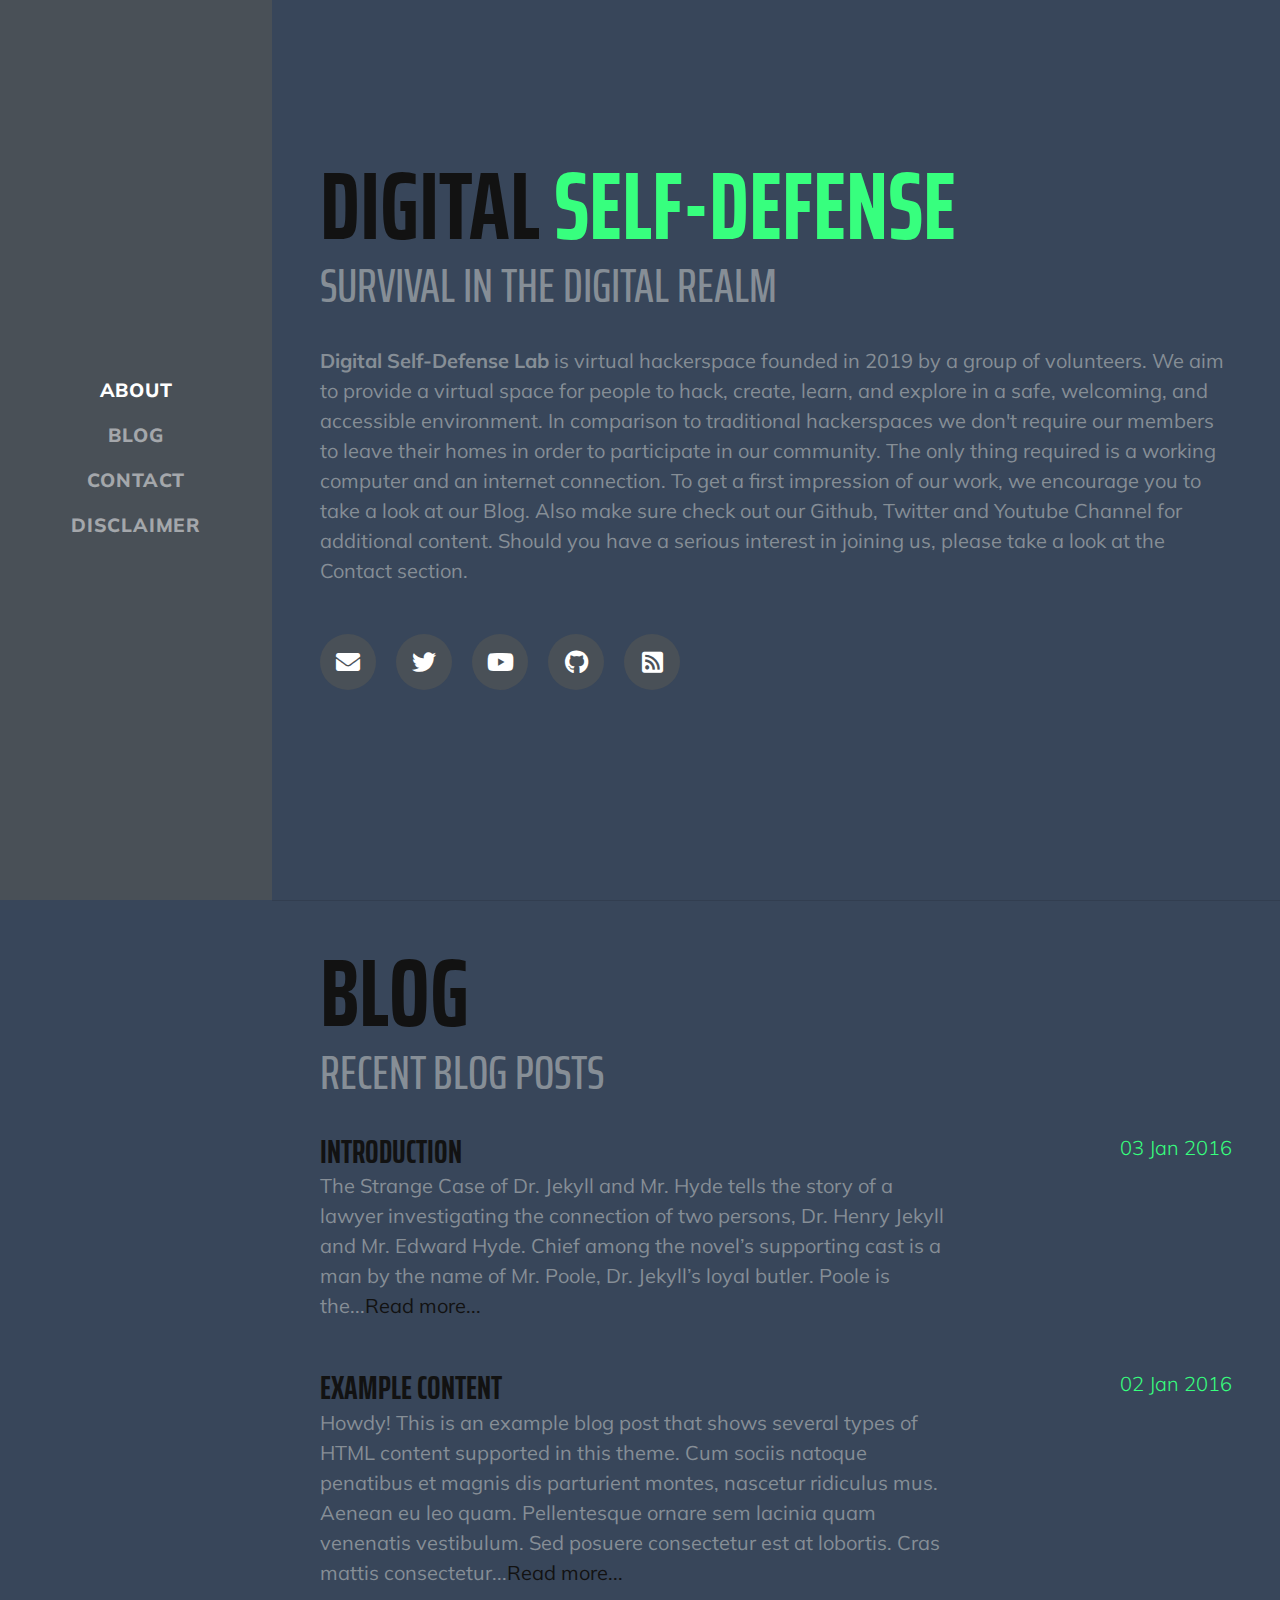
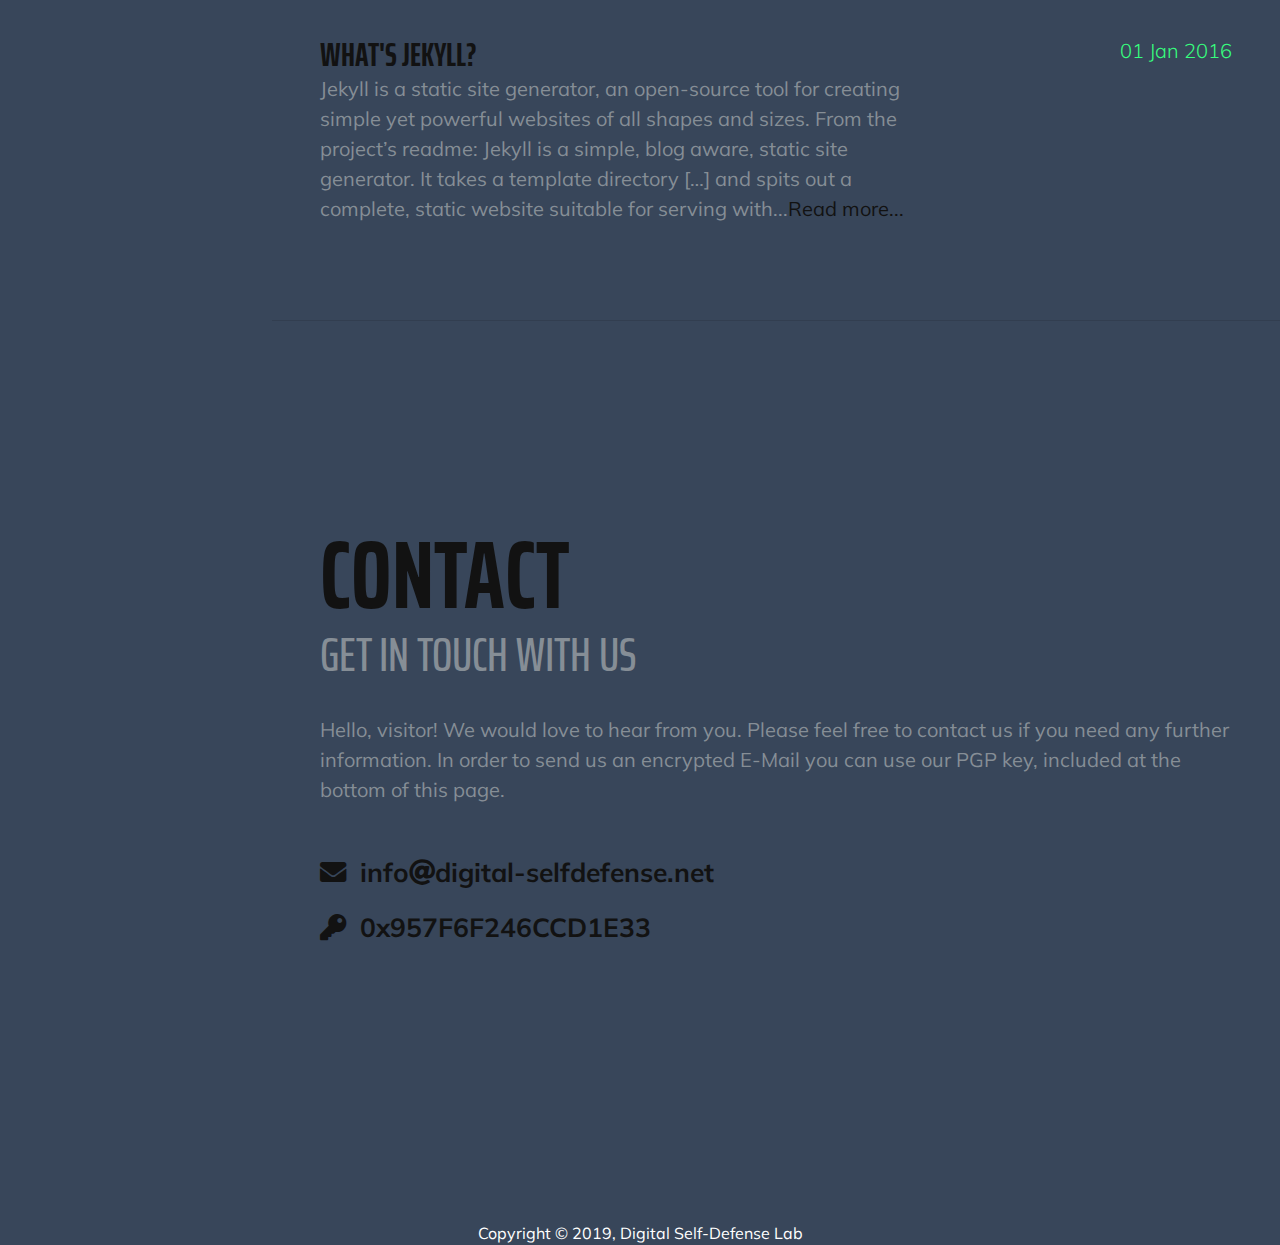
==== index.html @ d59abece "Digital Self-Defense Lab Public Beta" ====
<!DOCTYPE html>
<html lang="en-US">
  <head>
    <meta charset="utf-8">
    <meta name="viewport" content="width=device-width, initial-scale=1, shrink-to-fit=no">
    <meta name="description" content="Hackerspace, Infosec Community, IT Security, Cyber Security, Information Security, Ethical Hacking, Penetration Testing, Web Application Security, Network Security, Cryptography, Security Research, Malware Analysis, Threat Intelligence, OSINT, OPSEC, Reverse Engineering, Exploit Development, DFIR, Forensics, Incident Response, SOC, CSIRT">
    <meta name="author" content="anonymous">
    <title>Digital Self-Defense Lab - Home</title>
    <link href="/assets/vendor/bootstrap/css/bootstrap.min.css" rel="stylesheet">
    <link href="https://fonts.googleapis.com/css?family=Saira+Extra+Condensed:500,700" rel="stylesheet">
    <link href="https://fonts.googleapis.com/css?family=Muli:400,400i,800,800i" rel="stylesheet">
    <link href="/assets/vendor/fontawesome-free/css/all.min.css" rel="stylesheet">
    <link href="/assets/css/main.min.css" rel="stylesheet">
    <link rel="shortcut icon" href="/assets/img/favicon.ico">
    <link rel="icon" type="image/png" href="/assets/img/favicon-32x32.png" sizes="32x32">
    <link rel="icon" type="image/png" href="/assets/img/favicon-96x96.png" sizes="96x96">
    <link rel="apple-touch-icon" sizes="180x180" href="/assets/img/apple-touch-icon.png">
  </head>
  <body id="page-top">
    <nav class="navbar navbar-expand-lg navbar-dark bg-primary fixed-top" id="sideNav">
      <a class="navbar-brand js-scroll-trigger" href="#page-top">
        <span class="d-block d-lg-none">Digital Self-Defense</span>
      </a>
      <button class="navbar-toggler" type="button" data-toggle="collapse" data-target="#navbarSupportedContent" aria-controls="navbarSupportedContent" aria-expanded="false" aria-label="Toggle navigation">
        <span class="navbar-toggler-icon"></span>
      </button>
      <div class="collapse navbar-collapse" id="navbarSupportedContent">
        <ul class="navbar-nav">
          <li class="nav-item">
            <a class="nav-link js-scroll-trigger" href="#about">About</a>
          </li>
          <li class="nav-item">
            <a class="nav-link js-scroll-trigger" href="#blog">Blog</a>
          </li>
          <li class="nav-item">
            <a class="nav-link js-scroll-trigger" href="#contact">Contact</a>
          </li>
          <li class="nav-item">
            <a class="nav-link" href="/disclaimer">Disclaimer</a>
          </li>
        </ul>
      </div>
    </nav>
    <div class="container-fluid p-0">
      <section class="main-section p-3 p-lg-5 d-flex align-items-center" id="about">
        <div class="w-100">
          <h1 class="mb-0">Digital
            <span class="text-primary">Self-Defense</span>
          </h1>
          <div class="subheading mb-4">Survival in the digital realm</div>
          <p class="lead mb-5"><b>Digital Self-Defense Lab</b> is virtual hackerspace founded in 2019 by a group of volunteers. We aim to provide a virtual space for people to hack, create, learn, and explore in a safe, welcoming, and accessible environment. In comparison to traditional hackerspaces we don't require our members to leave their homes in order to participate in our community. The only thing required is a working computer and an internet connection. To get a first impression of our work, we encourage you to take a look at our Blog. Also make sure check out our Github, Twitter and Youtube Channel for additional content. Should you have a serious interest in joining us, please take a look at the Contact section.</p>
          <div class="main-item d-flex flex-column flex-md-row justify-content-between mb-5">
            <div class="main-content">
              <div class="social-icons">
                <a href="#contact"><i class="fa fa-envelope"></i></a>
                <a href="https://twitter.com/DSelfdefense" target="_blank" rel="noopener"><i class="fab fa-twitter"></i></a>
                <a href="https://www.youtube.com/channel/UCPlFUt_AqZwEkQzLfT1xA5Q" target="_blank" rel="noopener"><i class="fab fa-youtube"></i></a>
                <a href="https://github.com/digital-selfdefense-net" target="_blank" rel="noopener"><i class="fab fa-github"></i></a>
                <a href="/atom.xml"><i class="fas fa-rss-square"></i></a>
              </div>
            </div>
          </div>
        </div>
      </section>
      <hr class="m-0">
      <section class="main-section p-3 p-lg-5 d-flex align-items-center" id="blog">
        <div class="w-100">
          <h1 class="mb-0">Blog</h1>
          <div class="subheading mb-4">Recent Blog Posts</div>
          <div class="main-item d-flex flex-column flex-md-row justify-content-between mb-5">
            <div class="main-content">
              <h3 class="mb-0">Introduction</h3>
              <p class="lead mb-0">The Strange Case of Dr. Jekyll and Mr. Hyde tells the story of a lawyer investigating the connection of two persons, Dr. Henry Jekyll and Mr. Edward Hyde. Chief among the novel’s supporting cast is a man by the name of Mr. Poole, Dr. Jekyll’s loyal butler. Poole is the...<a href="/2016/01/03/introduction.html">Read more...</a></p>
            </div>
            <div class="main-date text-md-right">
              <span class="text-primary lead"><time datetime="2016-01-03T00:00:00+01:00">03 Jan 2016</time></span>
            </div>
          </div>
          <div class="main-item d-flex flex-column flex-md-row justify-content-between mb-5">
            <div class="main-content">
              <h3 class="mb-0">Example content</h3>
              <p class="lead mb-0">Howdy! This is an example blog post that shows several types of HTML content supported in this theme. Cum sociis natoque penatibus et magnis dis parturient montes, nascetur ridiculus mus. Aenean eu leo quam. Pellentesque ornare sem lacinia quam venenatis vestibulum. Sed posuere consectetur est at lobortis. Cras mattis consectetur...<a href="/2016/01/02/example-content.html">Read more...</a></p>
            </div>
            <div class="main-date text-md-right">
              <span class="text-primary lead"><time datetime="2016-01-02T00:00:00+01:00">02 Jan 2016</time></span>
            </div>
          </div>
          <div class="main-item d-flex flex-column flex-md-row justify-content-between mb-5">
            <div class="main-content">
              <h3 class="mb-0">What's Jekyll?</h3>
              <p class="lead mb-0">Jekyll is a static site generator, an open-source tool for creating simple yet powerful websites of all shapes and sizes. From the project’s readme: Jekyll is a simple, blog aware, static site generator. It takes a template directory […] and spits out a complete, static website suitable for serving with...<a href="/2016/01/01/whats-jekyll.html">Read more...</a></p>
            </div>
            <div class="main-date text-md-right">
              <span class="text-primary lead"><time datetime="2016-01-01T00:00:00+01:00">01 Jan 2016</time></span>
            </div>
          </div>
        </div>
      </section>
      <hr class="m-0">
      <section class="main-section p-3 p-lg-5 d-flex align-items-center" id="contact">
        <div class="w-100">
          <h1 class="mb-0">Contact</h1>
          <div class="subheading mb-4">Get in touch with us</div>
          <div class="main-item d-flex flex-column flex-md-row justify-content-between mb-5">
            <div class="main-content">
              <p class="lead mb-5">Hello, visitor! We would love to hear from you. Please feel free to contact us if you need any further information. In order to send us an encrypted E-Mail you can use our PGP key, included at the bottom of this page.</p>
              <p class="main-email"><i class="fa fa-envelope"></i>&nbsp;&nbsp;info<i class="fa fa-at fa-1x"></i>digital-selfdefense.net</p>
              <p class="main-email"><i class="fa fa-key"></i>&nbsp;&nbsp;<a href="/assets/key/521BB19B7E0C968BAACF913C957F6F246CCD1E33.txt">0x957F6F246CCD1E33</a></p>
            </div>
          </div>
        </div>
      </section>
    </div>
    <div class="container-fluid p-0">
      <footer class="global-footer">
        <p class="m-0 text-center text-white">Copyright &copy; 2019, Digital Self-Defense Lab</p>
      </footer>
    </div>
    <script src="/assets/vendor/jquery/jquery.min.js"></script>
    <script src="/assets/vendor/bootstrap/js/bootstrap.bundle.min.js"></script>
    <script src="/assets/vendor/jquery-easing/jquery.easing.min.js"></script>
    <script src="/assets/js/main.min.js"></script>
  </body>
</html>
---- assets/css/main.min.css ----
body{font-family:'Muli', -apple-system, BlinkMacSystemFont, 'Segoe UI', Roboto, 'Helvetica Neue', Arial, sans-serif, 'Apple Color Emoji', 'Segoe UI Emoji', 'Segoe UI Symbol', 'Noto Color Emoji';padding-top:54px;color:#868e96;background-color:#38465a}@media (min-width: 992px){body{padding-top:0;padding-left:17rem}}@media (min-width: 992px){.global-footer{padding-right:17rem}}h1,h2,h3,h4,h5,h6{font-family:'Saira Extra Condensed', -apple-system, BlinkMacSystemFont, 'Segoe UI', Roboto, 'Helvetica Neue', Arial, sans-serif, 'Apple Color Emoji', 'Segoe UI Emoji', 'Segoe UI Symbol', 'Noto Color Emoji';font-weight:700;text-transform:uppercase;color:#121212}h1{font-size:6rem;line-height:5.5rem}h2{font-size:3.5rem}h3{font-size:2rem}p.lead{font-size:1.25rem;font-weight:400}.subheading{text-transform:uppercase;font-weight:500;font-family:'Saira Extra Condensed', -apple-system, BlinkMacSystemFont, 'Segoe UI', Roboto, 'Helvetica Neue', Arial, sans-serif, 'Apple Color Emoji', 'Segoe UI Emoji', 'Segoe UI Symbol', 'Noto Color Emoji';font-size:3.0rem}.social-icons a{display:inline-block;height:3.5rem;width:3.5rem;background-color:#495057;color:#fff !important;border-radius:100%;text-align:center;font-size:1.5rem;line-height:3.5rem;margin-right:1rem}.social-icons a:last-child{margin-right:0}.social-icons a:hover{background-color:#495057}#sideNav .navbar-nav .nav-item .nav-link{font-weight:800;font-size:1.2rem;letter-spacing:0.05rem;text-transform:uppercase}#sideNav .navbar-toggler:focus{outline-color:#6c7681}@media (min-width: 992px){#sideNav{text-align:center;position:fixed;top:0;left:0;display:flex;flex-direction:column;width:17rem;height:100vh}#sideNav .navbar-brand{display:flex;margin:auto auto 0;padding:0.5rem}#sideNav .navbar-brand .img-profile{max-width:10rem;max-height:10rem;border:0.5rem solid rgba(255,255,255,0.2)}#sideNav .navbar-collapse{display:flex;align-items:flex-start;flex-grow:0;width:100%;margin-bottom:auto}#sideNav .navbar-collapse .navbar-nav{flex-direction:column;width:100%}#sideNav .navbar-collapse .navbar-nav .nav-item{display:block}#sideNav .navbar-collapse .navbar-nav .nav-item .nav-link{display:block}}section.main-section{padding-top:5rem !important;padding-bottom:5rem !important;max-width:75rem}section.main-section .main-item .main-date{min-width:none}section.main-section .main-item .main-email{margin-top:0;color:#121212;font-size:1.65rem;font-weight:bold}@media (min-width: 768px){section.main-section{min-height:100vh}section.main-section .main-item .main-date{min-width:18rem}}@media (min-width: 992px){section.main-section{padding-top:3rem !important;padding-bottom:3rem !important}}.bg-primary{background-color:#495057 !important}.text-primary{color:#37ff7e !important}a{color:#121212}a:hover,a:focus,a:active{color:#262a2d}pre{color:#37ff7e}.pagination-wrapper{text-align:center;font-size:1.25rem}.pagination{display:inline-block;margin:0 0 2rem}.pagination a,.pagination span{border-radius:3px;float:left;height:36px;line-height:36px;width:30px}a.pagination-step,span.pagination-step{padding:0 10px;width:auto}.pagination-first,.pagination-last,.pagination-more{display:none}.pagination .active{background:#ddd;color:#fff}@media (min-width: 38em){.pagination-first,.pagination-last,.pagination-more{display:block}a.pagination-step,span.pagination-step{padding:0 15px;width:auto}}
/*# sourceMappingURL=main.min.css.map */
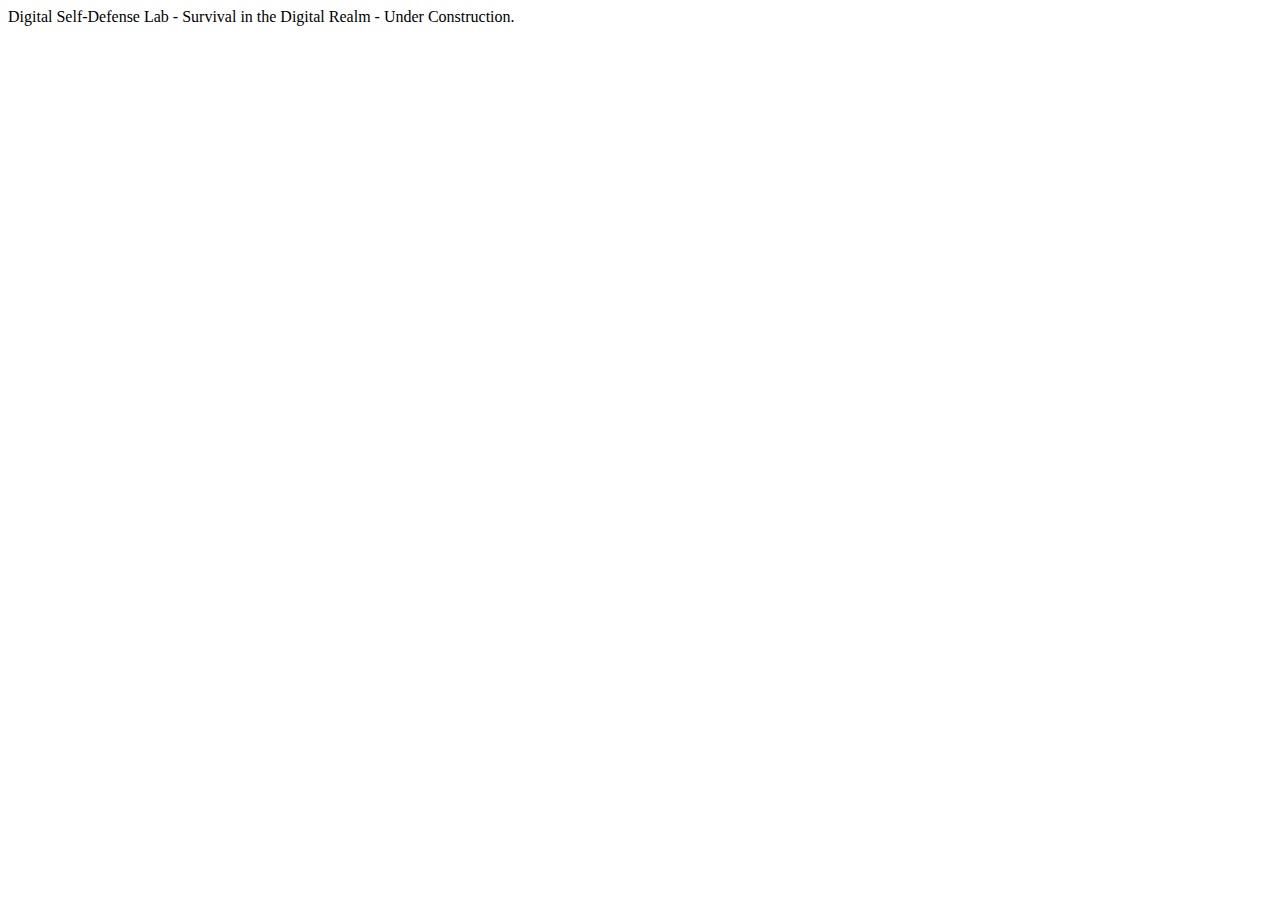
==== commit 39576c17: "under construction." ====
--- a/index.html
+++ b/index.html
@@ -1,124 +1,13 @@
 <!DOCTYPE html>
-<html lang="en-US">
-  <head>
-    <meta charset="utf-8">
-    <meta name="viewport" content="width=device-width, initial-scale=1, shrink-to-fit=no">
-    <meta name="description" content="Hackerspace, Infosec Community, IT Security, Cyber Security, Information Security, Ethical Hacking, Penetration Testing, Web Application Security, Network Security, Cryptography, Security Research, Malware Analysis, Threat Intelligence, OSINT, OPSEC, Reverse Engineering, Exploit Development, DFIR, Forensics, Incident Response, SOC, CSIRT">
-    <meta name="author" content="anonymous">
-    <title>Digital Self-Defense Lab - Home</title>
-    <link href="/assets/vendor/bootstrap/css/bootstrap.min.css" rel="stylesheet">
-    <link href="https://fonts.googleapis.com/css?family=Saira+Extra+Condensed:500,700" rel="stylesheet">
-    <link href="https://fonts.googleapis.com/css?family=Muli:400,400i,800,800i" rel="stylesheet">
-    <link href="/assets/vendor/fontawesome-free/css/all.min.css" rel="stylesheet">
-    <link href="/assets/css/main.min.css" rel="stylesheet">
-    <link rel="shortcut icon" href="/assets/img/favicon.ico">
-    <link rel="icon" type="image/png" href="/assets/img/favicon-32x32.png" sizes="32x32">
-    <link rel="icon" type="image/png" href="/assets/img/favicon-96x96.png" sizes="96x96">
-    <link rel="apple-touch-icon" sizes="180x180" href="/assets/img/apple-touch-icon.png">
-  </head>
-  <body id="page-top">
-    <nav class="navbar navbar-expand-lg navbar-dark bg-primary fixed-top" id="sideNav">
-      <a class="navbar-brand js-scroll-trigger" href="#page-top">
-        <span class="d-block d-lg-none">Digital Self-Defense</span>
-      </a>
-      <button class="navbar-toggler" type="button" data-toggle="collapse" data-target="#navbarSupportedContent" aria-controls="navbarSupportedContent" aria-expanded="false" aria-label="Toggle navigation">
-        <span class="navbar-toggler-icon"></span>
-      </button>
-      <div class="collapse navbar-collapse" id="navbarSupportedContent">
-        <ul class="navbar-nav">
-          <li class="nav-item">
-            <a class="nav-link js-scroll-trigger" href="#about">About</a>
-          </li>
-          <li class="nav-item">
-            <a class="nav-link js-scroll-trigger" href="#blog">Blog</a>
-          </li>
-          <li class="nav-item">
-            <a class="nav-link js-scroll-trigger" href="#contact">Contact</a>
-          </li>
-          <li class="nav-item">
-            <a class="nav-link" href="/disclaimer">Disclaimer</a>
-          </li>
-        </ul>
-      </div>
-    </nav>
-    <div class="container-fluid p-0">
-      <section class="main-section p-3 p-lg-5 d-flex align-items-center" id="about">
-        <div class="w-100">
-          <h1 class="mb-0">Digital
-            <span class="text-primary">Self-Defense</span>
-          </h1>
-          <div class="subheading mb-4">Survival in the digital realm</div>
-          <p class="lead mb-5"><b>Digital Self-Defense Lab</b> is virtual hackerspace founded in 2019 by a group of volunteers. We aim to provide a virtual space for people to hack, create, learn, and explore in a safe, welcoming, and accessible environment. In comparison to traditional hackerspaces we don't require our members to leave their homes in order to participate in our community. The only thing required is a working computer and an internet connection. To get a first impression of our work, we encourage you to take a look at our Blog. Also make sure check out our Github, Twitter and Youtube Channel for additional content. Should you have a serious interest in joining us, please take a look at the Contact section.</p>
-          <div class="main-item d-flex flex-column flex-md-row justify-content-between mb-5">
-            <div class="main-content">
-              <div class="social-icons">
-                <a href="#contact"><i class="fa fa-envelope"></i></a>
-                <a href="https://twitter.com/DSelfdefense" target="_blank" rel="noopener"><i class="fab fa-twitter"></i></a>
-                <a href="https://www.youtube.com/channel/UCPlFUt_AqZwEkQzLfT1xA5Q" target="_blank" rel="noopener"><i class="fab fa-youtube"></i></a>
-                <a href="https://github.com/digital-selfdefense-net" target="_blank" rel="noopener"><i class="fab fa-github"></i></a>
-                <a href="/atom.xml"><i class="fas fa-rss-square"></i></a>
-              </div>
-            </div>
-          </div>
-        </div>
-      </section>
-      <hr class="m-0">
-      <section class="main-section p-3 p-lg-5 d-flex align-items-center" id="blog">
-        <div class="w-100">
-          <h1 class="mb-0">Blog</h1>
-          <div class="subheading mb-4">Recent Blog Posts</div>
-          <div class="main-item d-flex flex-column flex-md-row justify-content-between mb-5">
-            <div class="main-content">
-              <h3 class="mb-0">Introduction</h3>
-              <p class="lead mb-0">The Strange Case of Dr. Jekyll and Mr. Hyde tells the story of a lawyer investigating the connection of two persons, Dr. Henry Jekyll and Mr. Edward Hyde. Chief among the novel’s supporting cast is a man by the name of Mr. Poole, Dr. Jekyll’s loyal butler. Poole is the...<a href="/2016/01/03/introduction.html">Read more...</a></p>
-            </div>
-            <div class="main-date text-md-right">
-              <span class="text-primary lead"><time datetime="2016-01-03T00:00:00+01:00">03 Jan 2016</time></span>
-            </div>
-          </div>
-          <div class="main-item d-flex flex-column flex-md-row justify-content-between mb-5">
-            <div class="main-content">
-              <h3 class="mb-0">Example content</h3>
-              <p class="lead mb-0">Howdy! This is an example blog post that shows several types of HTML content supported in this theme. Cum sociis natoque penatibus et magnis dis parturient montes, nascetur ridiculus mus. Aenean eu leo quam. Pellentesque ornare sem lacinia quam venenatis vestibulum. Sed posuere consectetur est at lobortis. Cras mattis consectetur...<a href="/2016/01/02/example-content.html">Read more...</a></p>
-            </div>
-            <div class="main-date text-md-right">
-              <span class="text-primary lead"><time datetime="2016-01-02T00:00:00+01:00">02 Jan 2016</time></span>
-            </div>
-          </div>
-          <div class="main-item d-flex flex-column flex-md-row justify-content-between mb-5">
-            <div class="main-content">
-              <h3 class="mb-0">What's Jekyll?</h3>
-              <p class="lead mb-0">Jekyll is a static site generator, an open-source tool for creating simple yet powerful websites of all shapes and sizes. From the project’s readme: Jekyll is a simple, blog aware, static site generator. It takes a template directory […] and spits out a complete, static website suitable for serving with...<a href="/2016/01/01/whats-jekyll.html">Read more...</a></p>
-            </div>
-            <div class="main-date text-md-right">
-              <span class="text-primary lead"><time datetime="2016-01-01T00:00:00+01:00">01 Jan 2016</time></span>
-            </div>
-          </div>
-        </div>
-      </section>
-      <hr class="m-0">
-      <section class="main-section p-3 p-lg-5 d-flex align-items-center" id="contact">
-        <div class="w-100">
-          <h1 class="mb-0">Contact</h1>
-          <div class="subheading mb-4">Get in touch with us</div>
-          <div class="main-item d-flex flex-column flex-md-row justify-content-between mb-5">
-            <div class="main-content">
-              <p class="lead mb-5">Hello, visitor! We would love to hear from you. Please feel free to contact us if you need any further information. In order to send us an encrypted E-Mail you can use our PGP key, included at the bottom of this page.</p>
-              <p class="main-email"><i class="fa fa-envelope"></i>&nbsp;&nbsp;info<i class="fa fa-at fa-1x"></i>digital-selfdefense.net</p>
-              <p class="main-email"><i class="fa fa-key"></i>&nbsp;&nbsp;<a href="/assets/key/521BB19B7E0C968BAACF913C957F6F246CCD1E33.txt">0x957F6F246CCD1E33</a></p>
-            </div>
-          </div>
-        </div>
-      </section>
-    </div>
-    <div class="container-fluid p-0">
-      <footer class="global-footer">
-        <p class="m-0 text-center text-white">Copyright &copy; 2019, Digital Self-Defense Lab</p>
-      </footer>
-    </div>
-    <script src="/assets/vendor/jquery/jquery.min.js"></script>
-    <script src="/assets/vendor/bootstrap/js/bootstrap.bundle.min.js"></script>
-    <script src="/assets/vendor/jquery-easing/jquery.easing.min.js"></script>
-    <script src="/assets/js/main.min.js"></script>
-  </body>
-</html>+<html lang="en">
+<head>
+	<title>Digital Self-Defense Lab - Survival in the digital realm.</title>
+	<meta name="viewport" content="width=device-width, initial-scale=1">
+	<meta name="author" content="anonymous">
+	<meta name="description" content="Hackerspace, Infosec Community, IT Security, Cyber Security, Information Security, Ethical Hacking, Penetration Testing, Web Application Security, Network Security, Cryptography, Security Research, Malware Analysis, Threat Intelligence, OSINT, OPSEC, Reverse Engineering, Exploit Development, DFIR, Forensics, Incident Response, SOC, CSIRT">
+</head>
+
+<body>
+	Digital Self-Defense Lab - Survival in the Digital Realm - Under Construction.
+</body>
+</html>
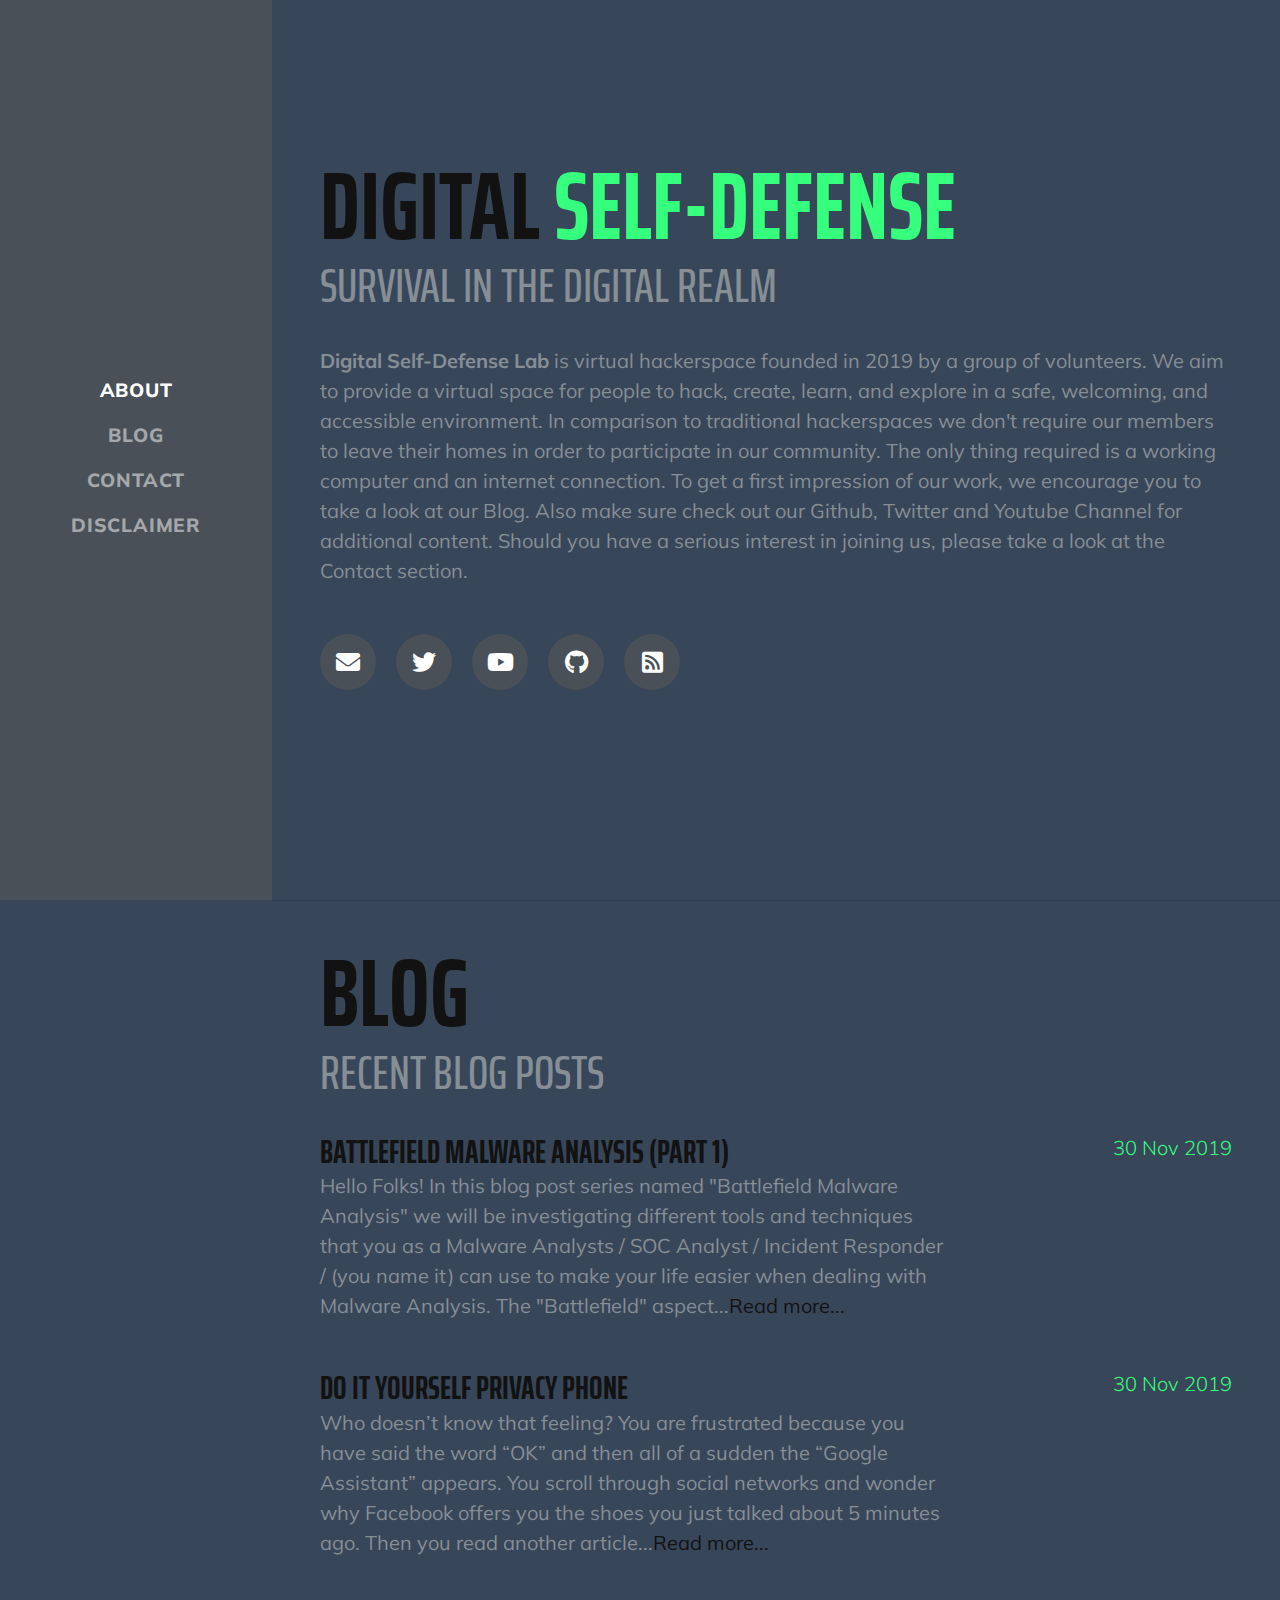
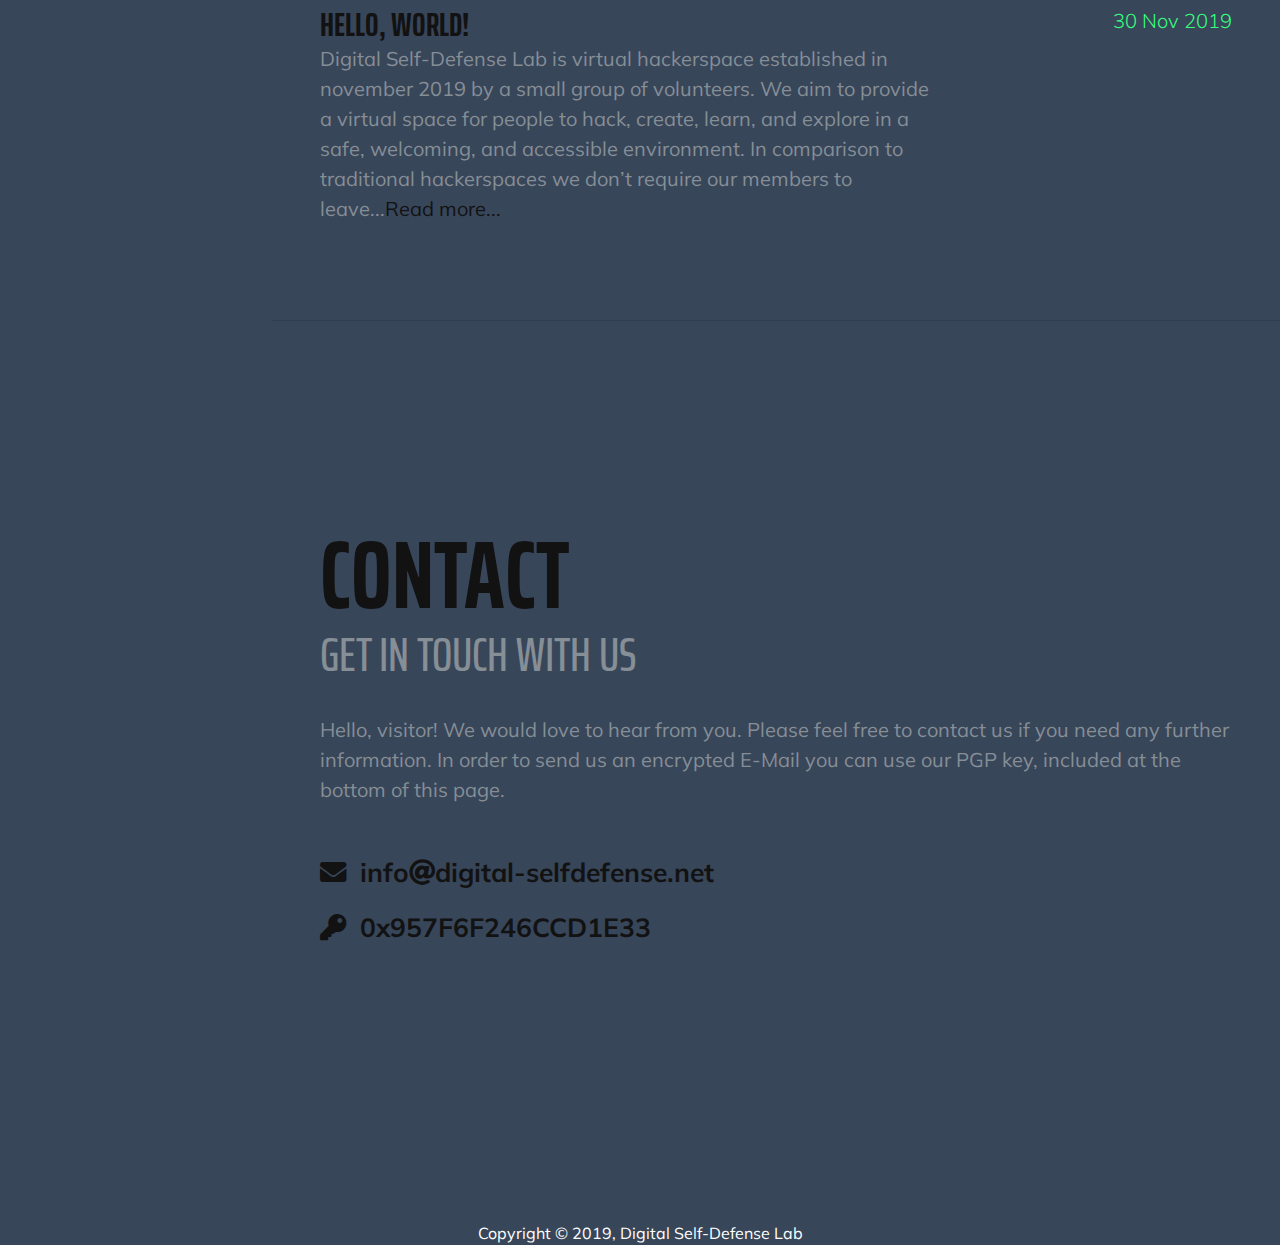
==== commit 6b384f42: "release" ====
--- a/index.html
+++ b/index.html
@@ -1,13 +1,124 @@
 <!DOCTYPE html>
-<html lang="en">
-<head>
-	<title>Digital Self-Defense Lab - Survival in the digital realm.</title>
-	<meta name="viewport" content="width=device-width, initial-scale=1">
-	<meta name="author" content="anonymous">
-	<meta name="description" content="Hackerspace, Infosec Community, IT Security, Cyber Security, Information Security, Ethical Hacking, Penetration Testing, Web Application Security, Network Security, Cryptography, Security Research, Malware Analysis, Threat Intelligence, OSINT, OPSEC, Reverse Engineering, Exploit Development, DFIR, Forensics, Incident Response, SOC, CSIRT">
-</head>
-
-<body>
-	Digital Self-Defense Lab - Survival in the Digital Realm - Under Construction.
-</body>
-</html>
+<html lang="en-US">
+  <head>
+    <meta charset="utf-8">
+    <meta name="viewport" content="width=device-width, initial-scale=1, shrink-to-fit=no">
+    <meta name="description" content="Hackerspace, Infosec Community, IT Security, Cyber Security, Information Security, Ethical Hacking, Penetration Testing, Web Application Security, Network Security, Cryptography, Security Research, Malware Analysis, Threat Intelligence, OSINT, OPSEC, Reverse Engineering, Exploit Development, DFIR, Forensics, Incident Response, SOC, CSIRT">
+    <meta name="author" content="anonymous">
+    <title>Digital Self-Defense Lab - Home</title>
+    <link href="/assets/vendor/bootstrap/css/bootstrap.min.css" rel="stylesheet">
+    <link href="https://fonts.googleapis.com/css?family=Saira+Extra+Condensed:500,700" rel="stylesheet">
+    <link href="https://fonts.googleapis.com/css?family=Muli:400,400i,800,800i" rel="stylesheet">
+    <link href="/assets/vendor/fontawesome-free/css/all.min.css" rel="stylesheet">
+    <link href="/assets/css/main.min.css" rel="stylesheet">
+    <link rel="shortcut icon" href="/assets/img/favicon.ico">
+    <link rel="icon" type="image/png" href="/assets/img/favicon-32x32.png" sizes="32x32">
+    <link rel="icon" type="image/png" href="/assets/img/favicon-96x96.png" sizes="96x96">
+    <link rel="apple-touch-icon" sizes="180x180" href="/assets/img/apple-touch-icon.png">
+  </head>
+  <body id="page-top">
+    <nav class="navbar navbar-expand-lg navbar-dark bg-primary fixed-top" id="sideNav">
+      <a class="navbar-brand js-scroll-trigger" href="#page-top">
+        <span class="d-block d-lg-none">Digital Self-Defense</span>
+      </a>
+      <button class="navbar-toggler" type="button" data-toggle="collapse" data-target="#navbarSupportedContent" aria-controls="navbarSupportedContent" aria-expanded="false" aria-label="Toggle navigation">
+        <span class="navbar-toggler-icon"></span>
+      </button>
+      <div class="collapse navbar-collapse" id="navbarSupportedContent">
+        <ul class="navbar-nav">
+          <li class="nav-item">
+            <a class="nav-link js-scroll-trigger" href="#about">About</a>
+          </li>
+          <li class="nav-item">
+            <a class="nav-link js-scroll-trigger" href="#blog">Blog</a>
+          </li>
+          <li class="nav-item">
+            <a class="nav-link js-scroll-trigger" href="#contact">Contact</a>
+          </li>
+          <li class="nav-item">
+            <a class="nav-link" href="/disclaimer">Disclaimer</a>
+          </li>
+        </ul>
+      </div>
+    </nav>
+    <div class="container-fluid p-0">
+      <section class="main-section p-3 p-lg-5 d-flex align-items-center" id="about">
+        <div class="w-100">
+          <h1 class="mb-0">Digital
+            <span class="text-primary">Self-Defense</span>
+          </h1>
+          <div class="subheading mb-4">Survival in the digital realm</div>
+          <p class="lead mb-5"><b>Digital Self-Defense Lab</b> is virtual hackerspace founded in 2019 by a group of volunteers. We aim to provide a virtual space for people to hack, create, learn, and explore in a safe, welcoming, and accessible environment. In comparison to traditional hackerspaces we don't require our members to leave their homes in order to participate in our community. The only thing required is a working computer and an internet connection. To get a first impression of our work, we encourage you to take a look at our Blog. Also make sure check out our Github, Twitter and Youtube Channel for additional content. Should you have a serious interest in joining us, please take a look at the Contact section.</p>
+          <div class="main-item d-flex flex-column flex-md-row justify-content-between mb-5">
+            <div class="main-content">
+              <div class="social-icons">
+                <a href="#contact"><i class="fa fa-envelope"></i></a>
+                <a href="https://twitter.com/DSelfdefense" target="_blank" rel="noopener"><i class="fab fa-twitter"></i></a>
+                <a href="https://www.youtube.com/channel/UCPlFUt_AqZwEkQzLfT1xA5Q" target="_blank" rel="noopener"><i class="fab fa-youtube"></i></a>
+                <a href="https://github.com/digital-selfdefense-net" target="_blank" rel="noopener"><i class="fab fa-github"></i></a>
+                <a href="/atom.xml"><i class="fas fa-rss-square"></i></a>
+              </div>
+            </div>
+          </div>
+        </div>
+      </section>
+      <hr class="m-0">
+      <section class="main-section p-3 p-lg-5 d-flex align-items-center" id="blog">
+        <div class="w-100">
+          <h1 class="mb-0">Blog</h1>
+          <div class="subheading mb-4">Recent Blog Posts</div>
+          <div class="main-item d-flex flex-column flex-md-row justify-content-between mb-5">
+            <div class="main-content">
+              <h3 class="mb-0">Battlefield Malware Analysis (Part 1)</h3>
+              <p class="lead mb-0">Hello Folks! In this blog post series named "Battlefield Malware Analysis" we will be investigating different tools and techniques that you as a Malware Analysts / SOC Analyst / Incident Responder / (you name it) can use to make your life easier when dealing with Malware Analysis. The "Battlefield" aspect...<a href="/2019/11/30/Battlefield-Malware-Analysis.html">Read more...</a></p>
+            </div>
+            <div class="main-date text-md-right">
+              <span class="text-primary lead"><time datetime="2019-11-30T11:00:02+01:00">30 Nov 2019</time></span>
+            </div>
+          </div>
+          <div class="main-item d-flex flex-column flex-md-row justify-content-between mb-5">
+            <div class="main-content">
+              <h3 class="mb-0">Do it yourself Privacy Phone</h3>
+              <p class="lead mb-0">Who doesn’t know that feeling? You are frustrated because you have said the word “OK” and then all of a sudden the “Google Assistant” appears. You scroll through social networks and wonder why Facebook offers you the shoes you just talked about 5 minutes ago. Then you read another article...<a href="/2019/11/30/Do-It-Yourself-Privacy-Phone.html">Read more...</a></p>
+            </div>
+            <div class="main-date text-md-right">
+              <span class="text-primary lead"><time datetime="2019-11-30T11:00:01+01:00">30 Nov 2019</time></span>
+            </div>
+          </div>
+          <div class="main-item d-flex flex-column flex-md-row justify-content-between mb-5">
+            <div class="main-content">
+              <h3 class="mb-0">Hello, World!</h3>
+              <p class="lead mb-0">Digital Self-Defense Lab is virtual hackerspace established in november 2019 by a small group of volunteers. We aim to provide a virtual space for people to hack, create, learn, and explore in a safe, welcoming, and accessible environment. In comparison to traditional hackerspaces we don’t require our members to leave...<a href="/2019/11/30/Hello-World.html">Read more...</a></p>
+            </div>
+            <div class="main-date text-md-right">
+              <span class="text-primary lead"><time datetime="2019-11-30T11:00:00+01:00">30 Nov 2019</time></span>
+            </div>
+          </div>
+        </div>
+      </section>
+      <hr class="m-0">
+      <section class="main-section p-3 p-lg-5 d-flex align-items-center" id="contact">
+        <div class="w-100">
+          <h1 class="mb-0">Contact</h1>
+          <div class="subheading mb-4">Get in touch with us</div>
+          <div class="main-item d-flex flex-column flex-md-row justify-content-between mb-5">
+            <div class="main-content">
+              <p class="lead mb-5">Hello, visitor! We would love to hear from you. Please feel free to contact us if you need any further information. In order to send us an encrypted E-Mail you can use our PGP key, included at the bottom of this page.</p>
+              <p class="main-email"><i class="fa fa-envelope"></i>&nbsp;&nbsp;info<i class="fa fa-at fa-1x"></i>digital-selfdefense.net</p>
+              <p class="main-email"><i class="fa fa-key"></i>&nbsp;&nbsp;<a href="/assets/key/521BB19B7E0C968BAACF913C957F6F246CCD1E33.txt">0x957F6F246CCD1E33</a></p>
+            </div>
+          </div>
+        </div>
+      </section>
+    </div>
+    <div class="container-fluid p-0">
+      <footer class="global-footer">
+        <p class="m-0 text-center text-white">Copyright &copy; 2019, Digital Self-Defense Lab</p>
+      </footer>
+    </div>
+    <script src="/assets/vendor/jquery/jquery.min.js"></script>
+    <script src="/assets/vendor/bootstrap/js/bootstrap.bundle.min.js"></script>
+    <script src="/assets/vendor/jquery-easing/jquery.easing.min.js"></script>
+    <script src="/assets/js/main.min.js"></script>
+  </body>
+</html>--- a/assets/css/main.min.css
+++ b/assets/css/main.min.css
@@ -0,0 +1,2 @@
+body{font-family:'Muli', -apple-system, BlinkMacSystemFont, 'Segoe UI', Roboto, 'Helvetica Neue', Arial, sans-serif, 'Apple Color Emoji', 'Segoe UI Emoji', 'Segoe UI Symbol', 'Noto Color Emoji';padding-top:54px;color:#868e96;background-color:#38465a}@media (min-width: 992px){body{padding-top:0;padding-left:17rem}}@media (min-width: 992px){.global-footer{padding-right:17rem}}h1,h2,h3,h4,h5,h6{font-family:'Saira Extra Condensed', -apple-system, BlinkMacSystemFont, 'Segoe UI', Roboto, 'Helvetica Neue', Arial, sans-serif, 'Apple Color Emoji', 'Segoe UI Emoji', 'Segoe UI Symbol', 'Noto Color Emoji';font-weight:700;text-transform:uppercase;color:#121212}h1{font-size:6rem;line-height:5.5rem}h2{font-size:3.5rem}h3{font-size:2rem}p.lead{font-size:1.25rem;font-weight:400}.subheading{text-transform:uppercase;font-weight:500;font-family:'Saira Extra Condensed', -apple-system, BlinkMacSystemFont, 'Segoe UI', Roboto, 'Helvetica Neue', Arial, sans-serif, 'Apple Color Emoji', 'Segoe UI Emoji', 'Segoe UI Symbol', 'Noto Color Emoji';font-size:3.0rem}.social-icons a{display:inline-block;height:3.5rem;width:3.5rem;background-color:#495057;color:#fff !important;border-radius:100%;text-align:center;font-size:1.5rem;line-height:3.5rem;margin-right:1rem}.social-icons a:last-child{margin-right:0}.social-icons a:hover{background-color:#495057}#sideNav .navbar-nav .nav-item .nav-link{font-weight:800;font-size:1.2rem;letter-spacing:0.05rem;text-transform:uppercase}#sideNav .navbar-toggler:focus{outline-color:#6c7681}@media (min-width: 992px){#sideNav{text-align:center;position:fixed;top:0;left:0;display:flex;flex-direction:column;width:17rem;height:100vh}#sideNav .navbar-brand{display:flex;margin:auto auto 0;padding:0.5rem}#sideNav .navbar-brand .img-profile{max-width:10rem;max-height:10rem;border:0.5rem solid rgba(255,255,255,0.2)}#sideNav .navbar-collapse{display:flex;align-items:flex-start;flex-grow:0;width:100%;margin-bottom:auto}#sideNav .navbar-collapse .navbar-nav{flex-direction:column;width:100%}#sideNav .navbar-collapse .navbar-nav .nav-item{display:block}#sideNav .navbar-collapse .navbar-nav .nav-item .nav-link{display:block}}section.main-section{padding-top:5rem !important;padding-bottom:5rem !important;max-width:75rem}section.main-section .main-item .main-date{min-width:none}section.main-section .main-item .main-email{margin-top:0;color:#121212;font-size:1.65rem;font-weight:bold}@media (min-width: 768px){section.main-section{min-height:100vh}section.main-section .main-item .main-date{min-width:18rem}}@media (min-width: 992px){section.main-section{padding-top:3rem !important;padding-bottom:3rem !important}}.bg-primary{background-color:#495057 !important}.text-primary{color:#37ff7e !important}a{color:#121212}a:hover,a:focus,a:active{color:#262a2d}pre{color:#37ff7e}code.highlighter-rouge{color:#37ff7e}.pagination-wrapper{text-align:center;font-size:1.25rem}.pagination{display:inline-block;margin:0 0 2rem}.pagination a,.pagination span{border-radius:3px;float:left;height:36px;line-height:36px;width:30px}a.pagination-step,span.pagination-step{padding:0 10px;width:auto}.pagination-first,.pagination-last,.pagination-more{display:none}.pagination .active{background:#ddd;color:#fff}@media (min-width: 38em){.pagination-first,.pagination-last,.pagination-more{display:block}a.pagination-step,span.pagination-step{padding:0 15px;width:auto}}
+/*# sourceMappingURL=main.min.css.map */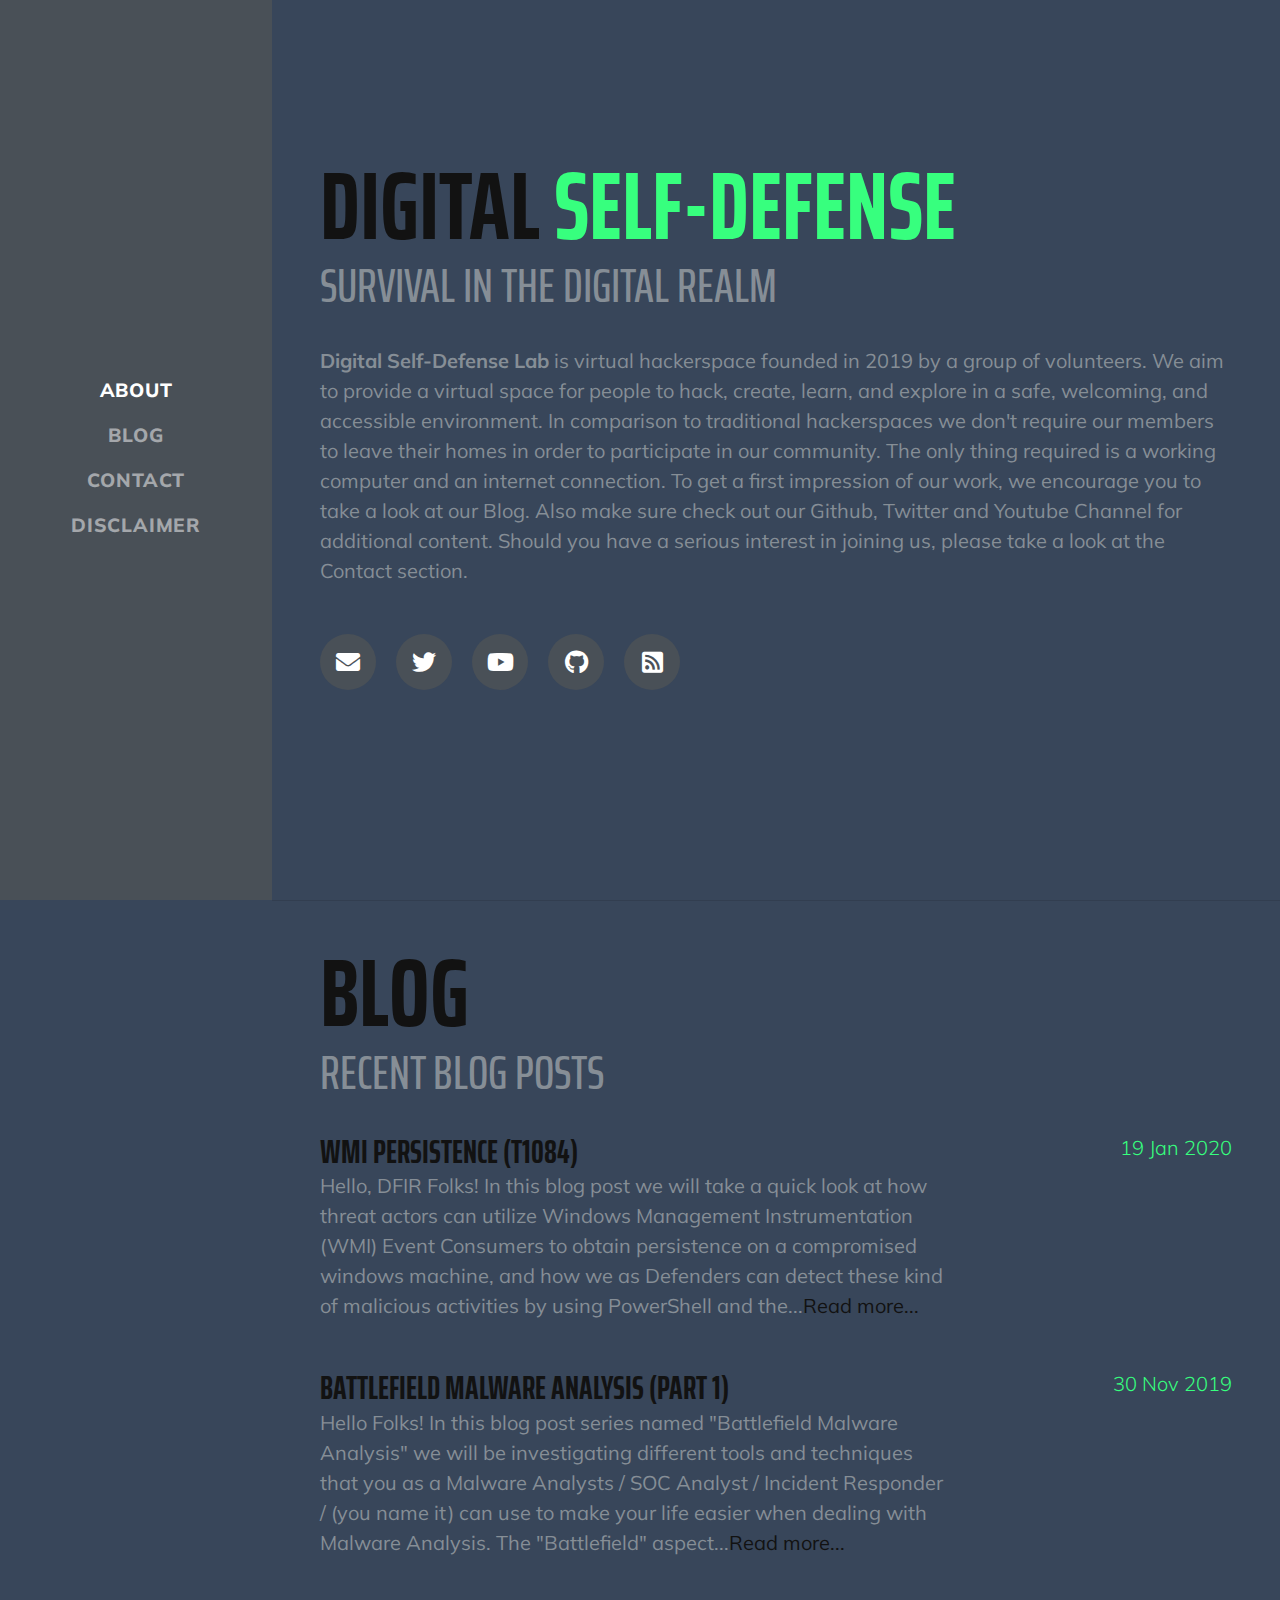
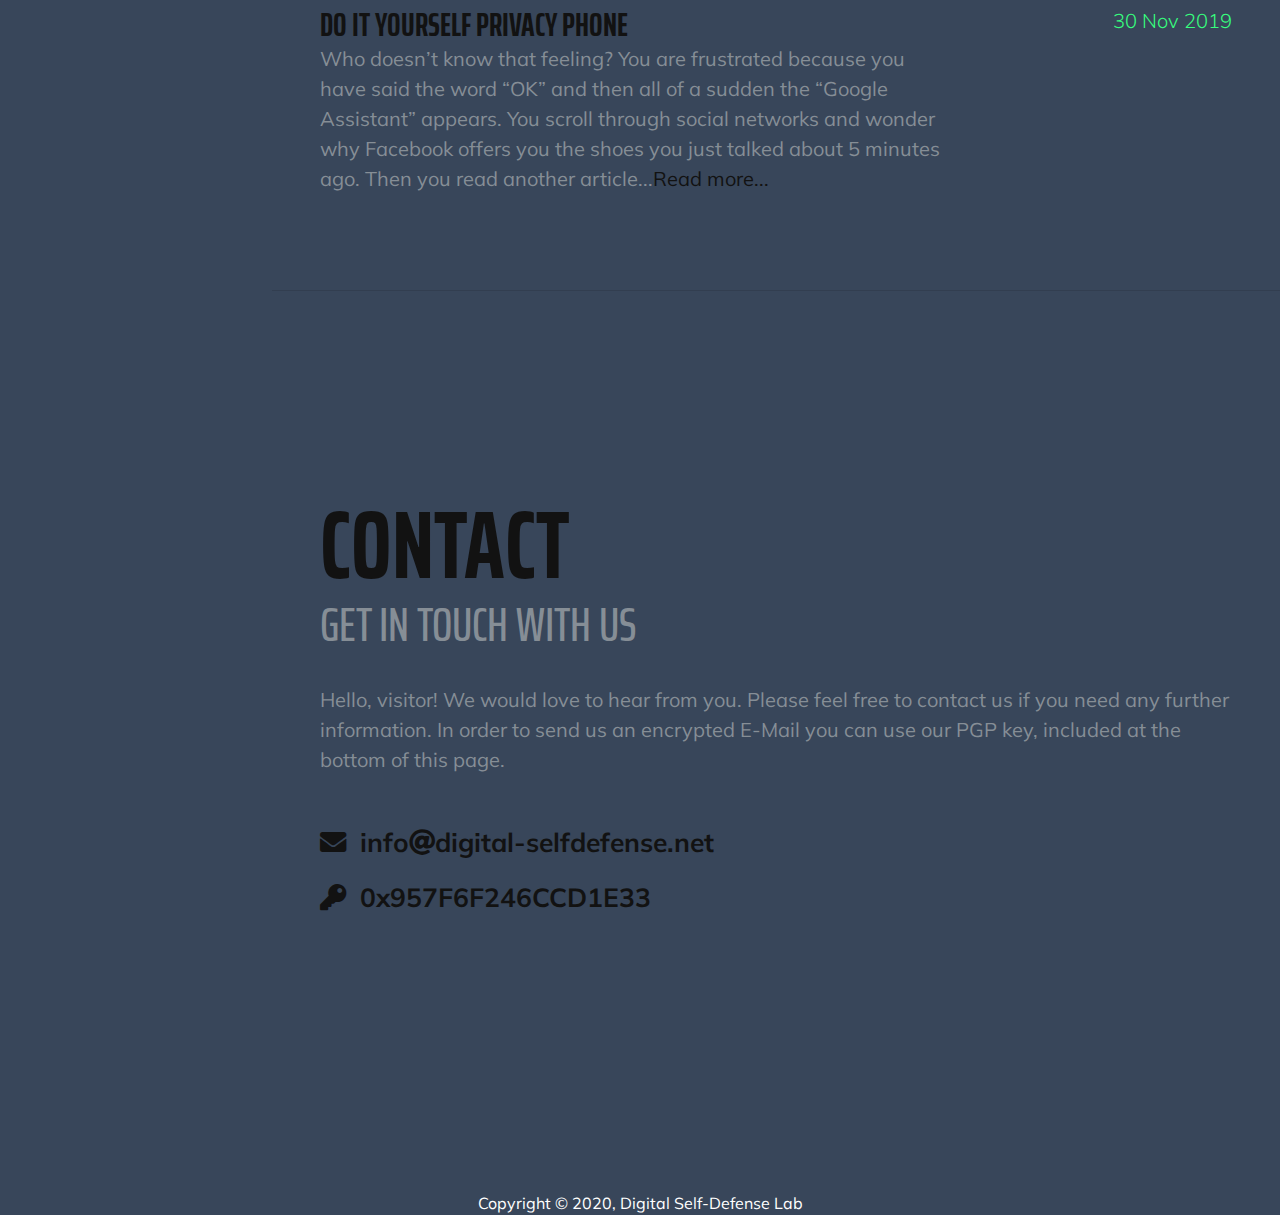
==== commit acdafebe: "New Post." ====
--- a/index.html
+++ b/index.html
@@ -69,6 +69,15 @@
           <div class="subheading mb-4">Recent Blog Posts</div>
           <div class="main-item d-flex flex-column flex-md-row justify-content-between mb-5">
             <div class="main-content">
+              <h3 class="mb-0">WMI Persistence (T1084)</h3>
+              <p class="lead mb-0">Hello, DFIR Folks! In this blog post we will take a quick look at how threat actors can utilize Windows Management Instrumentation (WMI) Event Consumers to obtain persistence on a compromised windows machine, and how we as Defenders can detect these kind of malicious activities by using PowerShell and the...<a href="/2020/01/19/WMI-Persistence.html">Read more...</a></p>
+            </div>
+            <div class="main-date text-md-right">
+              <span class="text-primary lead"><time datetime="2020-01-19T11:00:00+01:00">19 Jan 2020</time></span>
+            </div>
+          </div>
+          <div class="main-item d-flex flex-column flex-md-row justify-content-between mb-5">
+            <div class="main-content">
               <h3 class="mb-0">Battlefield Malware Analysis (Part 1)</h3>
               <p class="lead mb-0">Hello Folks! In this blog post series named "Battlefield Malware Analysis" we will be investigating different tools and techniques that you as a Malware Analysts / SOC Analyst / Incident Responder / (you name it) can use to make your life easier when dealing with Malware Analysis. The "Battlefield" aspect...<a href="/2019/11/30/Battlefield-Malware-Analysis.html">Read more...</a></p>
             </div>
@@ -83,15 +92,6 @@
             </div>
             <div class="main-date text-md-right">
               <span class="text-primary lead"><time datetime="2019-11-30T11:00:01+01:00">30 Nov 2019</time></span>
-            </div>
-          </div>
-          <div class="main-item d-flex flex-column flex-md-row justify-content-between mb-5">
-            <div class="main-content">
-              <h3 class="mb-0">Hello, World!</h3>
-              <p class="lead mb-0">Digital Self-Defense Lab is virtual hackerspace established in november 2019 by a small group of volunteers. We aim to provide a virtual space for people to hack, create, learn, and explore in a safe, welcoming, and accessible environment. In comparison to traditional hackerspaces we don’t require our members to leave...<a href="/2019/11/30/Hello-World.html">Read more...</a></p>
-            </div>
-            <div class="main-date text-md-right">
-              <span class="text-primary lead"><time datetime="2019-11-30T11:00:00+01:00">30 Nov 2019</time></span>
             </div>
           </div>
         </div>
@@ -113,7 +113,7 @@
     </div>
     <div class="container-fluid p-0">
       <footer class="global-footer">
-        <p class="m-0 text-center text-white">Copyright &copy; 2019, Digital Self-Defense Lab</p>
+        <p class="m-0 text-center text-white">Copyright &copy; 2020, Digital Self-Defense Lab</p>
       </footer>
     </div>
     <script src="/assets/vendor/jquery/jquery.min.js"></script>
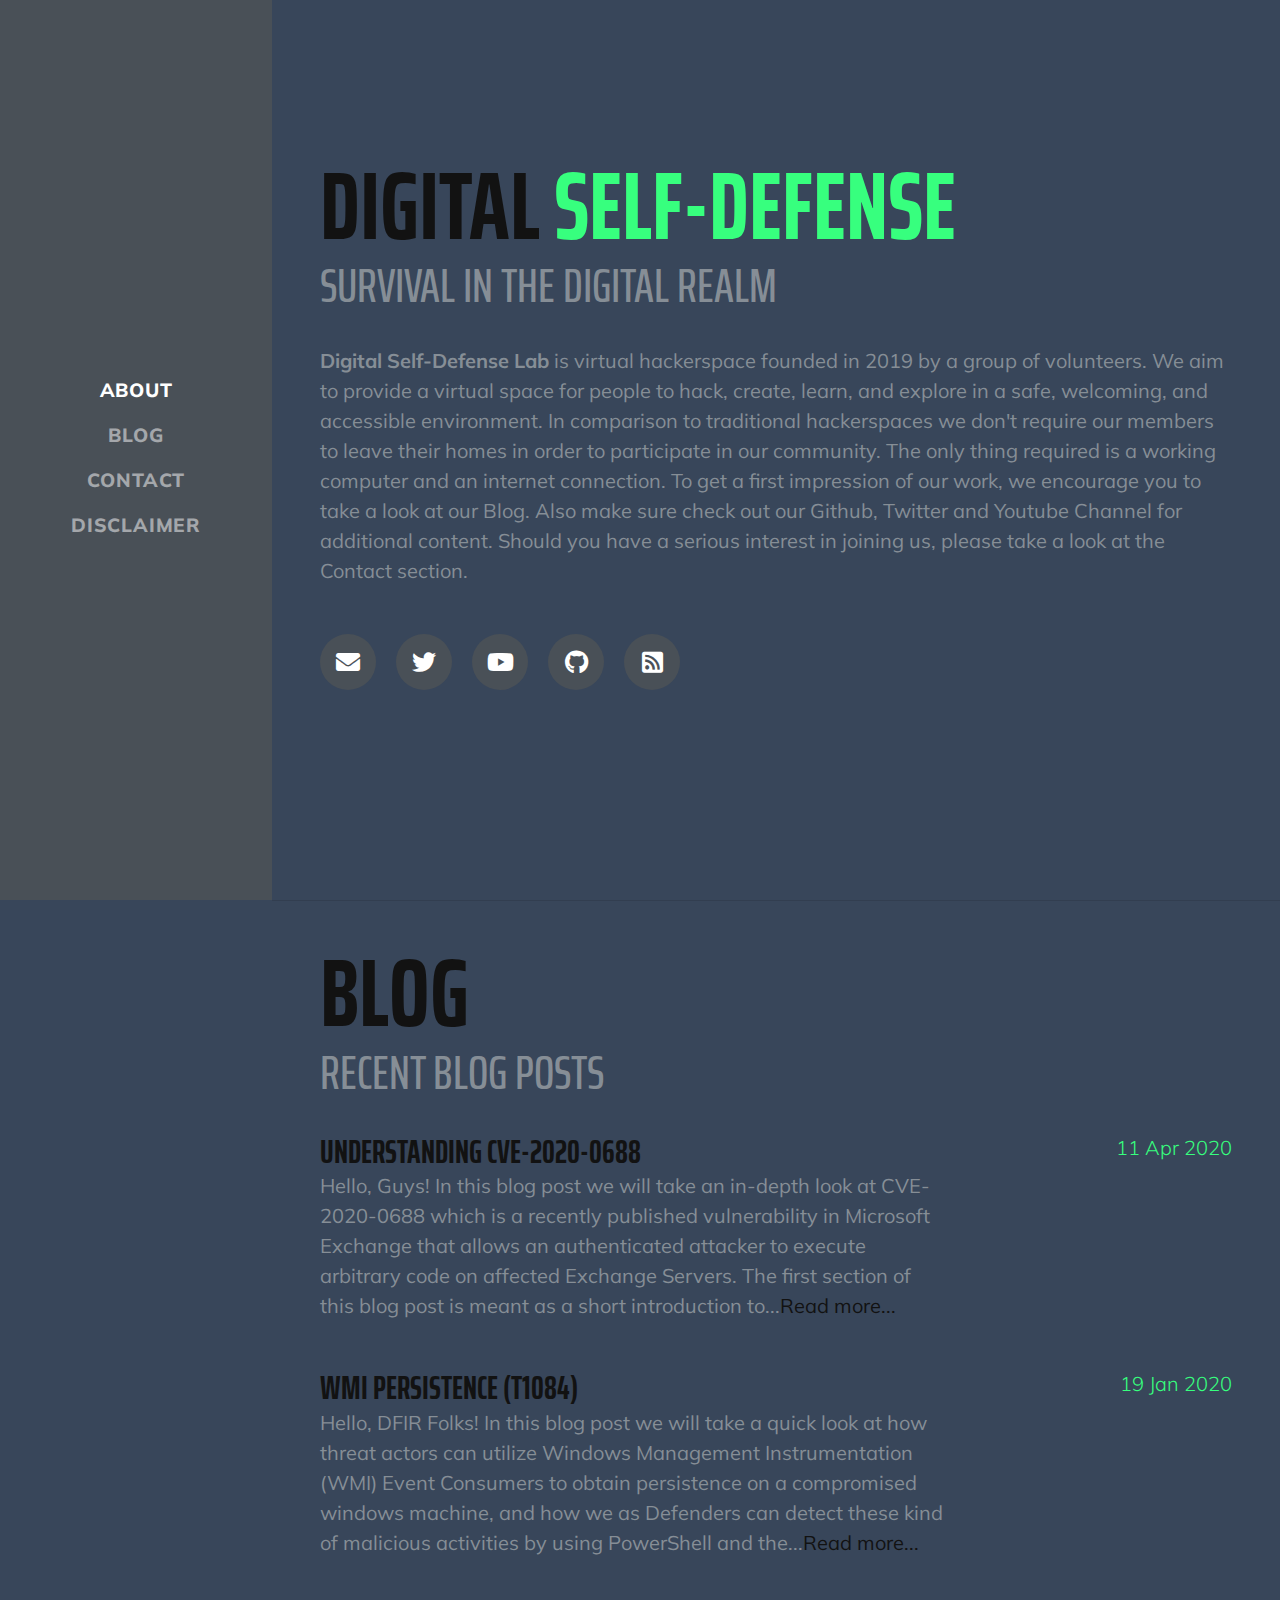
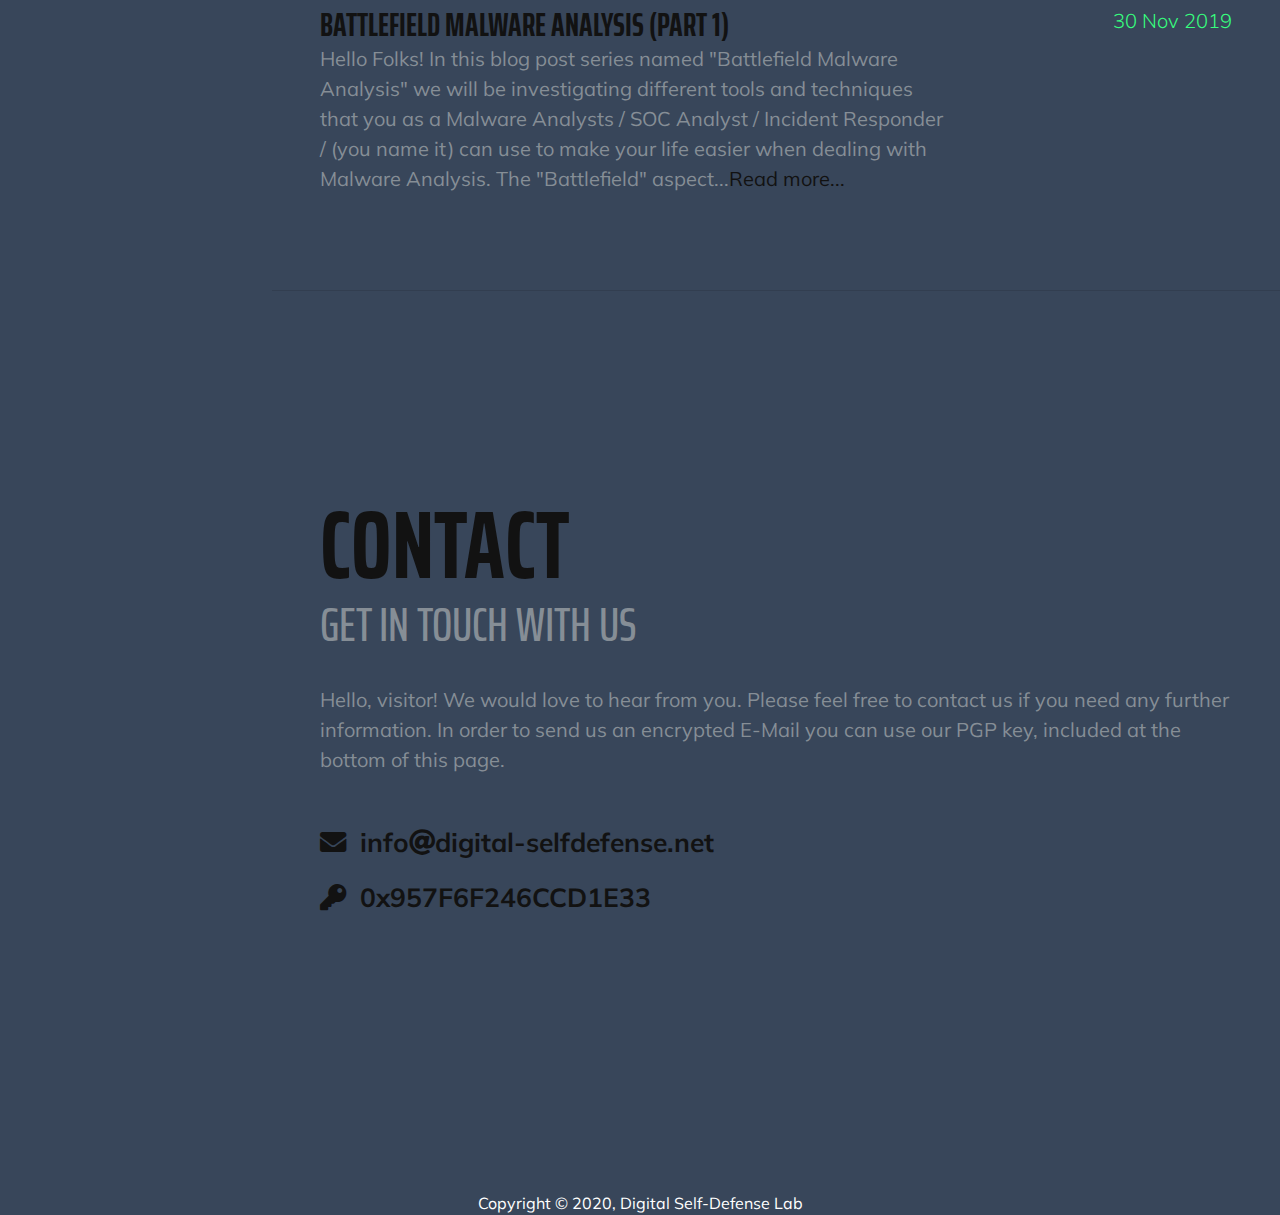
==== commit 74b243bc: "New post" ====
--- a/index.html
+++ b/index.html
@@ -69,6 +69,15 @@
           <div class="subheading mb-4">Recent Blog Posts</div>
           <div class="main-item d-flex flex-column flex-md-row justify-content-between mb-5">
             <div class="main-content">
+              <h3 class="mb-0">Understanding CVE-2020-0688</h3>
+              <p class="lead mb-0">Hello, Guys! In this blog post we will take an in-depth look at CVE-2020-0688 which is a recently published vulnerability in Microsoft Exchange that allows an authenticated attacker to execute arbitrary code on affected Exchange Servers. The first section of this blog post is meant as a short introduction to...<a href="/2020/04/11/Understanding-CVE-2020-0688.html">Read more...</a></p>
+            </div>
+            <div class="main-date text-md-right">
+              <span class="text-primary lead"><time datetime="2020-04-11T12:00:00+02:00">11 Apr 2020</time></span>
+            </div>
+          </div>
+          <div class="main-item d-flex flex-column flex-md-row justify-content-between mb-5">
+            <div class="main-content">
               <h3 class="mb-0">WMI Persistence (T1084)</h3>
               <p class="lead mb-0">Hello, DFIR Folks! In this blog post we will take a quick look at how threat actors can utilize Windows Management Instrumentation (WMI) Event Consumers to obtain persistence on a compromised windows machine, and how we as Defenders can detect these kind of malicious activities by using PowerShell and the...<a href="/2020/01/19/WMI-Persistence.html">Read more...</a></p>
             </div>
@@ -83,15 +92,6 @@
             </div>
             <div class="main-date text-md-right">
               <span class="text-primary lead"><time datetime="2019-11-30T11:00:02+01:00">30 Nov 2019</time></span>
-            </div>
-          </div>
-          <div class="main-item d-flex flex-column flex-md-row justify-content-between mb-5">
-            <div class="main-content">
-              <h3 class="mb-0">Do it yourself Privacy Phone</h3>
-              <p class="lead mb-0">Who doesn’t know that feeling? You are frustrated because you have said the word “OK” and then all of a sudden the “Google Assistant” appears. You scroll through social networks and wonder why Facebook offers you the shoes you just talked about 5 minutes ago. Then you read another article...<a href="/2019/11/30/Do-It-Yourself-Privacy-Phone.html">Read more...</a></p>
-            </div>
-            <div class="main-date text-md-right">
-              <span class="text-primary lead"><time datetime="2019-11-30T11:00:01+01:00">30 Nov 2019</time></span>
             </div>
           </div>
         </div>
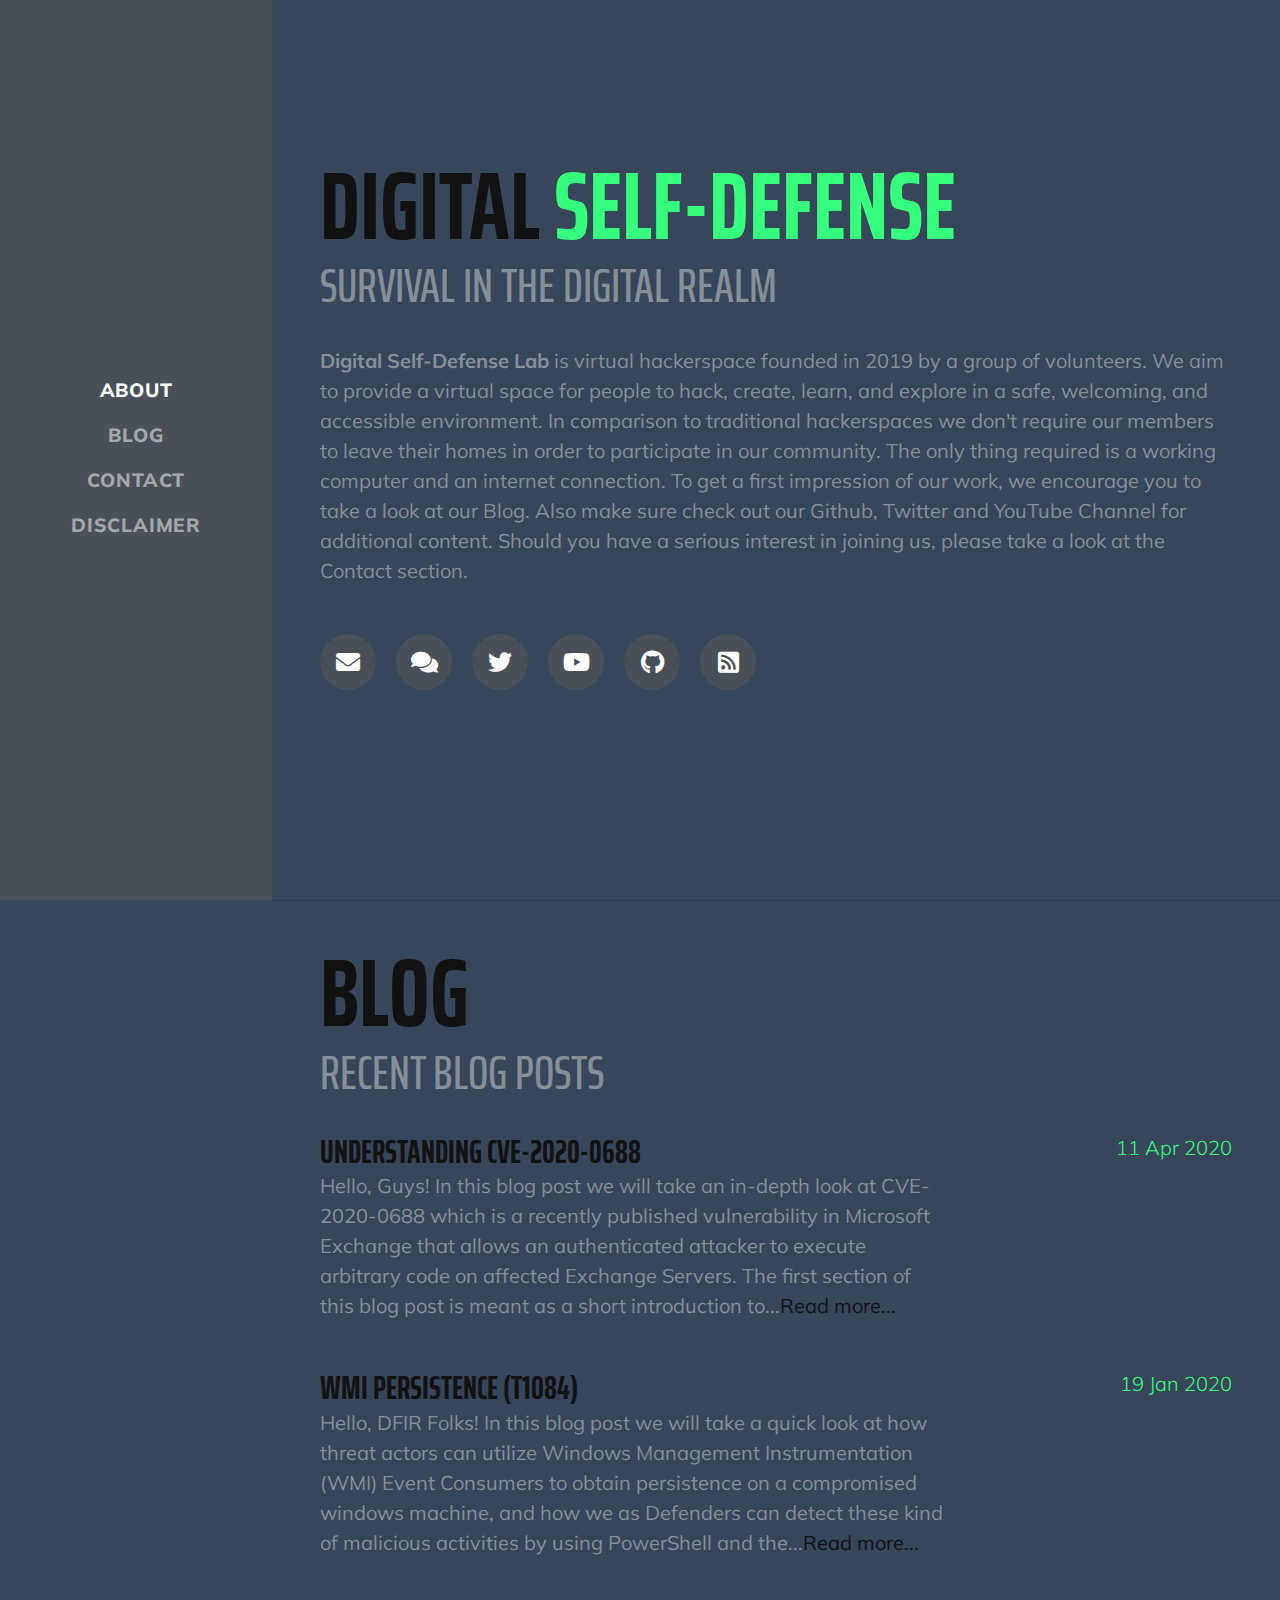
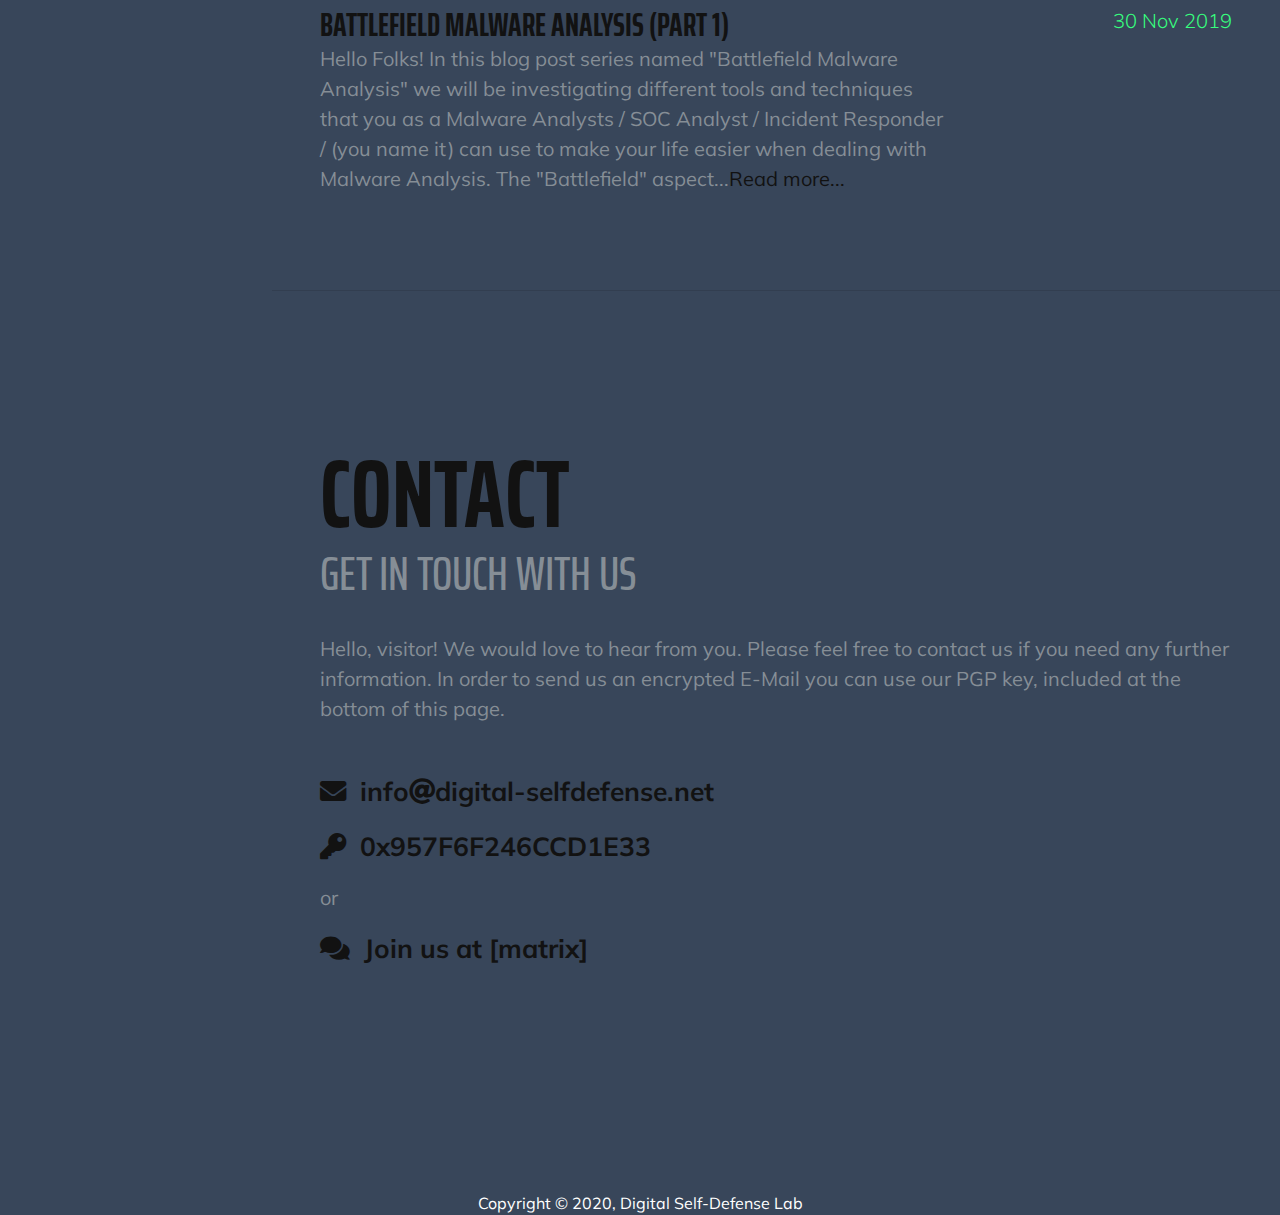
==== commit fb5ebc40: "SEO" ====
--- a/index.html
+++ b/index.html
@@ -3,7 +3,7 @@
   <head>
     <meta charset="utf-8">
     <meta name="viewport" content="width=device-width, initial-scale=1, shrink-to-fit=no">
-    <meta name="description" content="Hackerspace, Infosec Community, IT Security, Cyber Security, Information Security, Ethical Hacking, Penetration Testing, Web Application Security, Network Security, Cryptography, Security Research, Malware Analysis, Threat Intelligence, OSINT, OPSEC, Reverse Engineering, Exploit Development, DFIR, Forensics, Incident Response, SOC, CSIRT">
+    <meta name="description" content="At Digital Self-Defense Lab our mission and values are to provide people throughout the world with a virtual hacker space to create, learn, and explore in a safe, welcoming, and accessible environment.">
     <meta name="author" content="anonymous">
     <title>Digital Self-Defense Lab - Home</title>
     <link href="/assets/vendor/bootstrap/css/bootstrap.min.css" rel="stylesheet">
@@ -48,11 +48,12 @@
             <span class="text-primary">Self-Defense</span>
           </h1>
           <div class="subheading mb-4">Survival in the digital realm</div>
-          <p class="lead mb-5"><b>Digital Self-Defense Lab</b> is virtual hackerspace founded in 2019 by a group of volunteers. We aim to provide a virtual space for people to hack, create, learn, and explore in a safe, welcoming, and accessible environment. In comparison to traditional hackerspaces we don't require our members to leave their homes in order to participate in our community. The only thing required is a working computer and an internet connection. To get a first impression of our work, we encourage you to take a look at our Blog. Also make sure check out our Github, Twitter and Youtube Channel for additional content. Should you have a serious interest in joining us, please take a look at the Contact section.</p>
+          <p class="lead mb-5"><b>Digital Self-Defense Lab</b> is virtual hackerspace founded in 2019 by a group of volunteers. We aim to provide a virtual space for people to hack, create, learn, and explore in a safe, welcoming, and accessible environment. In comparison to traditional hackerspaces we don't require our members to leave their homes in order to participate in our community. The only thing required is a working computer and an internet connection. To get a first impression of our work, we encourage you to take a look at our Blog. Also make sure check out our Github, Twitter and YouTube Channel for additional content. Should you have a serious interest in joining us, please take a look at the Contact section.</p>
           <div class="main-item d-flex flex-column flex-md-row justify-content-between mb-5">
             <div class="main-content">
               <div class="social-icons">
                 <a href="#contact"><i class="fa fa-envelope"></i></a>
+                <a href="https://riot.im/app/#/room/!vIpZuuDjYfEYLxvmbv:matrix.org" target="_blank" rel="noopener"><i class="fa fa-comments"></i></a>
                 <a href="https://twitter.com/DSelfdefense" target="_blank" rel="noopener"><i class="fab fa-twitter"></i></a>
                 <a href="https://www.youtube.com/channel/UCPlFUt_AqZwEkQzLfT1xA5Q" target="_blank" rel="noopener"><i class="fab fa-youtube"></i></a>
                 <a href="https://github.com/digital-selfdefense-net" target="_blank" rel="noopener"><i class="fab fa-github"></i></a>
@@ -106,19 +107,21 @@
               <p class="lead mb-5">Hello, visitor! We would love to hear from you. Please feel free to contact us if you need any further information. In order to send us an encrypted E-Mail you can use our PGP key, included at the bottom of this page.</p>
               <p class="main-email"><i class="fa fa-envelope"></i>&nbsp;&nbsp;info<i class="fa fa-at fa-1x"></i>digital-selfdefense.net</p>
               <p class="main-email"><i class="fa fa-key"></i>&nbsp;&nbsp;<a href="/assets/key/521BB19B7E0C968BAACF913C957F6F246CCD1E33.txt">0x957F6F246CCD1E33</a></p>
+              <p class="lead">or</p>
+              <p class="main-email"><i class="fa fa-comments"></i>&nbsp;&nbsp;<a href="https://riot.im/app/#/room/!vIpZuuDjYfEYLxvmbv:matrix.org?via=matrix.org" target="_blank" rel="noopener">Join us at [matrix]</a>
+              </div>
             </div>
           </div>
-        </div>
-      </section>
-    </div>
-    <div class="container-fluid p-0">
-      <footer class="global-footer">
-        <p class="m-0 text-center text-white">Copyright &copy; 2020, Digital Self-Defense Lab</p>
-      </footer>
-    </div>
-    <script src="/assets/vendor/jquery/jquery.min.js"></script>
-    <script src="/assets/vendor/bootstrap/js/bootstrap.bundle.min.js"></script>
-    <script src="/assets/vendor/jquery-easing/jquery.easing.min.js"></script>
-    <script src="/assets/js/main.min.js"></script>
-  </body>
-</html>+        </section>
+      </div>
+      <div class="container-fluid p-0">
+        <footer class="global-footer">
+          <p class="m-0 text-center text-white">Copyright &copy; 2020, Digital Self-Defense Lab</p>
+        </footer>
+      </div>
+      <script src="/assets/vendor/jquery/jquery.min.js"></script>
+      <script src="/assets/vendor/bootstrap/js/bootstrap.bundle.min.js"></script>
+      <script src="/assets/vendor/jquery-easing/jquery.easing.min.js"></script>
+      <script src="/assets/js/main.min.js"></script>
+    </body>
+  </html>--- a/assets/css/main.min.css
+++ b/assets/css/main.min.css
@@ -1,2 +1,2 @@
-body{font-family:'Muli', -apple-system, BlinkMacSystemFont, 'Segoe UI', Roboto, 'Helvetica Neue', Arial, sans-serif, 'Apple Color Emoji', 'Segoe UI Emoji', 'Segoe UI Symbol', 'Noto Color Emoji';padding-top:54px;color:#868e96;background-color:#38465a}@media (min-width: 992px){body{padding-top:0;padding-left:17rem}}@media (min-width: 992px){.global-footer{padding-right:17rem}}h1,h2,h3,h4,h5,h6{font-family:'Saira Extra Condensed', -apple-system, BlinkMacSystemFont, 'Segoe UI', Roboto, 'Helvetica Neue', Arial, sans-serif, 'Apple Color Emoji', 'Segoe UI Emoji', 'Segoe UI Symbol', 'Noto Color Emoji';font-weight:700;text-transform:uppercase;color:#121212}h1{font-size:6rem;line-height:5.5rem}h2{font-size:3.5rem}h3{font-size:2rem}p.lead{font-size:1.25rem;font-weight:400}.subheading{text-transform:uppercase;font-weight:500;font-family:'Saira Extra Condensed', -apple-system, BlinkMacSystemFont, 'Segoe UI', Roboto, 'Helvetica Neue', Arial, sans-serif, 'Apple Color Emoji', 'Segoe UI Emoji', 'Segoe UI Symbol', 'Noto Color Emoji';font-size:3.0rem}.social-icons a{display:inline-block;height:3.5rem;width:3.5rem;background-color:#495057;color:#fff !important;border-radius:100%;text-align:center;font-size:1.5rem;line-height:3.5rem;margin-right:1rem}.social-icons a:last-child{margin-right:0}.social-icons a:hover{background-color:#495057}#sideNav .navbar-nav .nav-item .nav-link{font-weight:800;font-size:1.2rem;letter-spacing:0.05rem;text-transform:uppercase}#sideNav .navbar-toggler:focus{outline-color:#6c7681}@media (min-width: 992px){#sideNav{text-align:center;position:fixed;top:0;left:0;display:flex;flex-direction:column;width:17rem;height:100vh}#sideNav .navbar-brand{display:flex;margin:auto auto 0;padding:0.5rem}#sideNav .navbar-brand .img-profile{max-width:10rem;max-height:10rem;border:0.5rem solid rgba(255,255,255,0.2)}#sideNav .navbar-collapse{display:flex;align-items:flex-start;flex-grow:0;width:100%;margin-bottom:auto}#sideNav .navbar-collapse .navbar-nav{flex-direction:column;width:100%}#sideNav .navbar-collapse .navbar-nav .nav-item{display:block}#sideNav .navbar-collapse .navbar-nav .nav-item .nav-link{display:block}}section.main-section{padding-top:5rem !important;padding-bottom:5rem !important;max-width:75rem}section.main-section .main-item .main-date{min-width:none}section.main-section .main-item .main-email{margin-top:0;color:#121212;font-size:1.65rem;font-weight:bold}@media (min-width: 768px){section.main-section{min-height:100vh}section.main-section .main-item .main-date{min-width:18rem}}@media (min-width: 992px){section.main-section{padding-top:3rem !important;padding-bottom:3rem !important}}.bg-primary{background-color:#495057 !important}.text-primary{color:#37ff7e !important}a{color:#121212}a:hover,a:focus,a:active{color:#262a2d}pre{color:#37ff7e}code.highlighter-rouge{color:#37ff7e}.pagination-wrapper{text-align:center;font-size:1.25rem}.pagination{display:inline-block;margin:0 0 2rem}.pagination a,.pagination span{border-radius:3px;float:left;height:36px;line-height:36px;width:30px}a.pagination-step,span.pagination-step{padding:0 10px;width:auto}.pagination-first,.pagination-last,.pagination-more{display:none}.pagination .active{background:#ddd;color:#fff}@media (min-width: 38em){.pagination-first,.pagination-last,.pagination-more{display:block}a.pagination-step,span.pagination-step{padding:0 15px;width:auto}}
+body{font-family:'Muli', -apple-system, BlinkMacSystemFont, 'Segoe UI', Roboto, 'Helvetica Neue', Arial, sans-serif, 'Apple Color Emoji', 'Segoe UI Emoji', 'Segoe UI Symbol', 'Noto Color Emoji';padding-top:54px;color:#868e96;background-color:#38465a}@media (min-width: 992px){body{padding-top:0;padding-left:17rem}}@media (min-width: 992px){.global-footer{padding-right:17rem}}h1,h2,h3,h4,h5,h6{font-family:'Saira Extra Condensed', -apple-system, BlinkMacSystemFont, 'Segoe UI', Roboto, 'Helvetica Neue', Arial, sans-serif, 'Apple Color Emoji', 'Segoe UI Emoji', 'Segoe UI Symbol', 'Noto Color Emoji';font-weight:700;text-transform:uppercase;color:#121212}h1{font-size:6rem;line-height:5.5rem}h2{font-size:3.5rem}h3{font-size:2rem}p.lead{font-size:1.25rem;font-weight:400}p.verify{font-size:3rem;font-weight:400}.subheading{text-transform:uppercase;font-weight:500;font-family:'Saira Extra Condensed', -apple-system, BlinkMacSystemFont, 'Segoe UI', Roboto, 'Helvetica Neue', Arial, sans-serif, 'Apple Color Emoji', 'Segoe UI Emoji', 'Segoe UI Symbol', 'Noto Color Emoji';font-size:3.0rem}.social-icons a{display:inline-block;height:3.5rem;width:3.5rem;background-color:#495057;color:#fff !important;border-radius:100%;text-align:center;font-size:1.5rem;line-height:3.5rem;margin-right:1rem}.social-icons a:last-child{margin-right:0}.social-icons a:hover{background-color:#495057}#sideNav .navbar-nav .nav-item .nav-link{font-weight:800;font-size:1.2rem;letter-spacing:0.05rem;text-transform:uppercase}#sideNav .navbar-toggler:focus{outline-color:#6c7681}@media (min-width: 992px){#sideNav{text-align:center;position:fixed;top:0;left:0;display:flex;flex-direction:column;width:17rem;height:100vh}#sideNav .navbar-brand{display:flex;margin:auto auto 0;padding:0.5rem}#sideNav .navbar-brand .img-profile{max-width:10rem;max-height:10rem;border:0.5rem solid rgba(255,255,255,0.2)}#sideNav .navbar-collapse{display:flex;align-items:flex-start;flex-grow:0;width:100%;margin-bottom:auto}#sideNav .navbar-collapse .navbar-nav{flex-direction:column;width:100%}#sideNav .navbar-collapse .navbar-nav .nav-item{display:block}#sideNav .navbar-collapse .navbar-nav .nav-item .nav-link{display:block}}section.main-section{padding-top:5rem !important;padding-bottom:5rem !important;max-width:75rem}section.main-section .main-item .main-date{min-width:none}section.main-section .main-item .main-email{margin-top:0;color:#121212;font-size:1.65rem;font-weight:bold}@media (min-width: 768px){section.main-section{min-height:100vh}section.main-section .main-item .main-date{min-width:18rem}}@media (min-width: 992px){section.main-section{padding-top:3rem !important;padding-bottom:3rem !important}}.bg-primary{background-color:#495057 !important}.text-primary{color:#37ff7e !important}a{color:#121212}a:hover,a:focus,a:active{color:#262a2d}pre{color:#37ff7e}code.highlighter-rouge{color:#37ff7e}.pagination-wrapper{text-align:center;font-size:1.25rem}.pagination{display:inline-block;margin:0 0 2rem}.pagination a,.pagination span{border-radius:3px;float:left;height:36px;line-height:36px;width:30px}a.pagination-step,span.pagination-step{padding:0 10px;width:auto}.pagination-first,.pagination-last,.pagination-more{display:none}.pagination .active{background:#ddd;color:#fff}@media (min-width: 38em){.pagination-first,.pagination-last,.pagination-more{display:block}a.pagination-step,span.pagination-step{padding:0 15px;width:auto}}
 /*# sourceMappingURL=main.min.css.map */